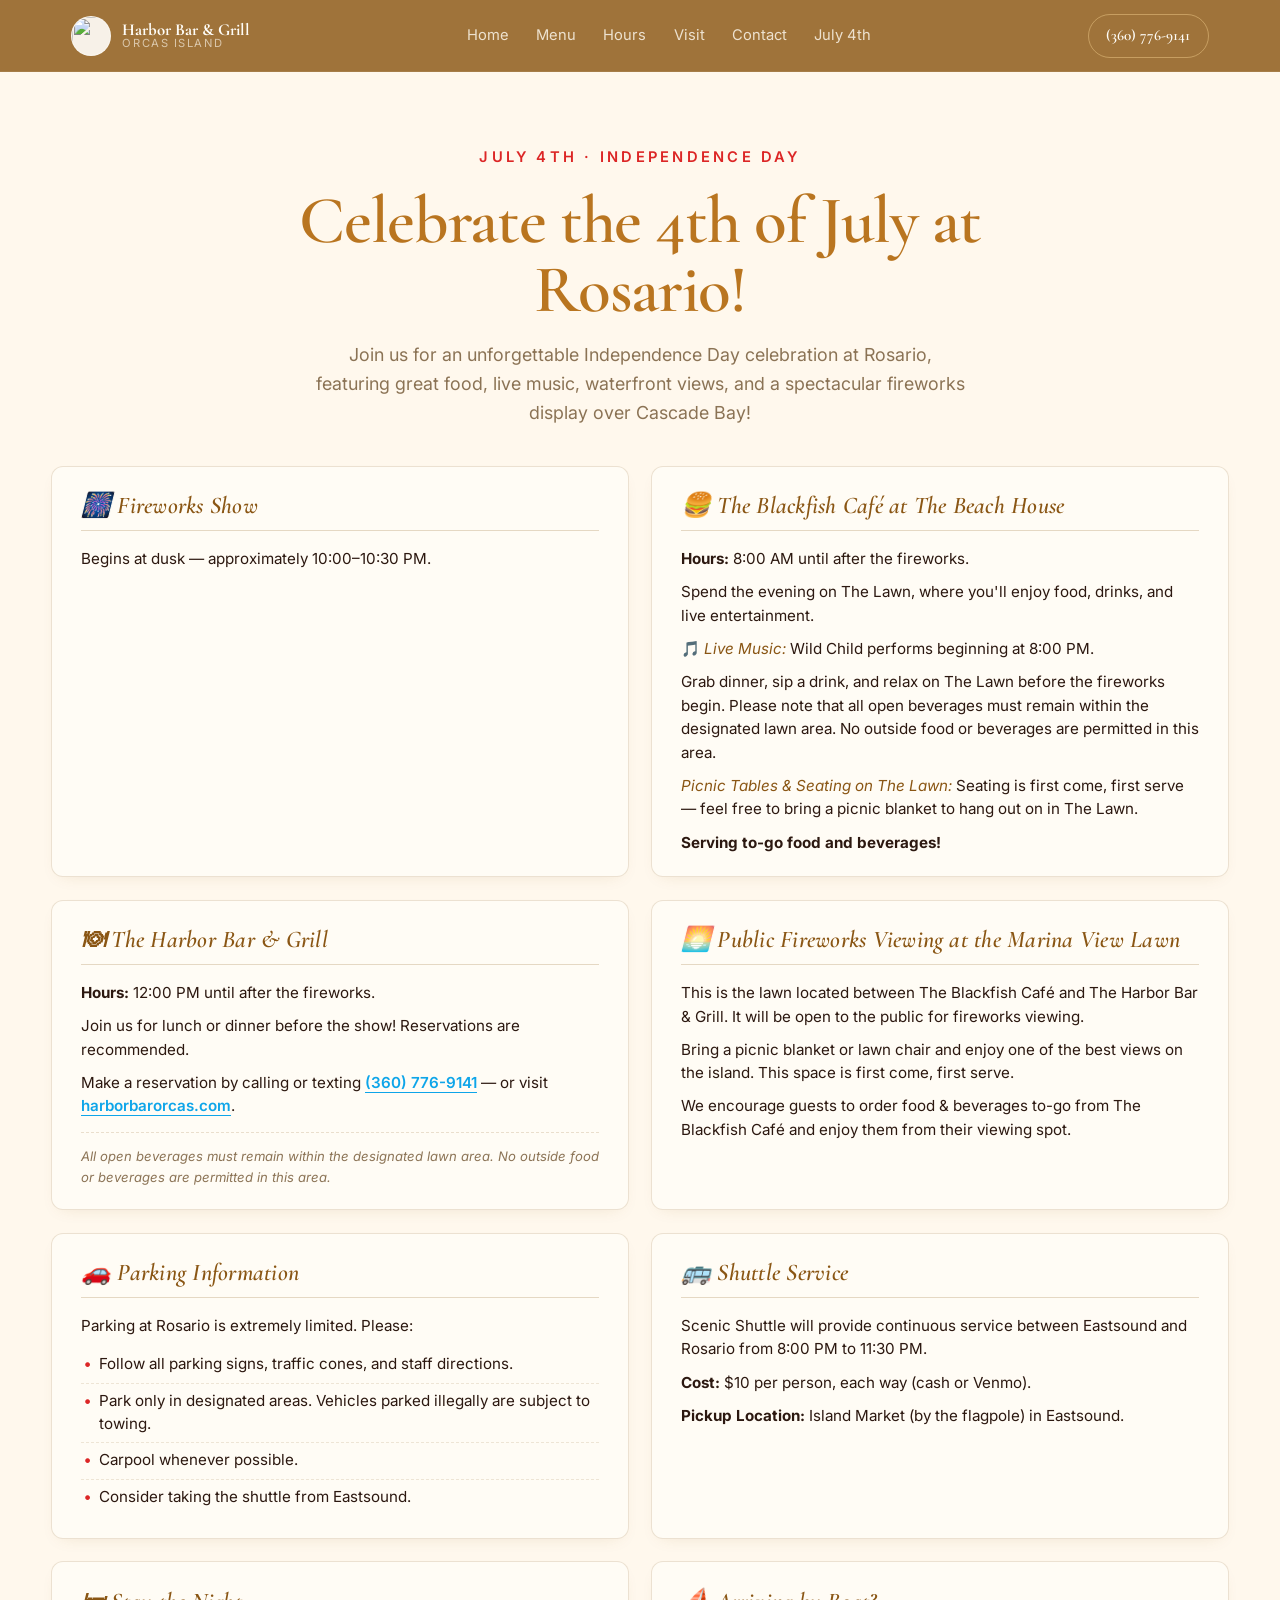
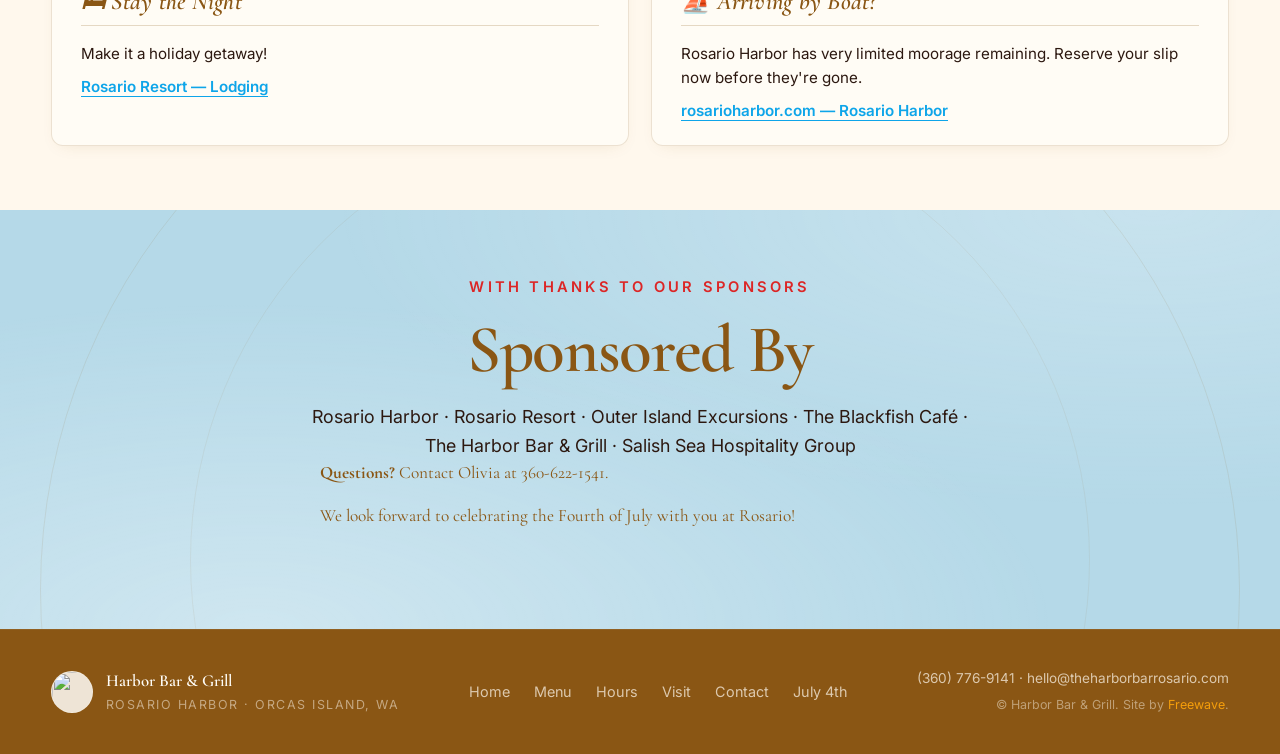
==== july-4th.html @ 561a6510 "Add July 4th event page with fireworks and program details Co-Authored-By: Claude Opus 4.7 <noreply@" ====
<!DOCTYPE html>
<html lang="en">
<head>
<meta charset="UTF-8">
<meta name="viewport" content="width=device-width, initial-scale=1.0">
<title>July 4th at Rosario — Harbor Bar &amp; Grill</title>
<meta name="description" content="Celebrate Independence Day at Rosario Harbor on Orcas Island — fireworks over Cascade Bay, live music, food and drinks at The Blackfish Café and The Harbor Bar &amp; Grill.">
<meta name="theme-color" content="#8A5614">

<link rel="icon" type="image/png" href="favicon.png">
<link rel="apple-touch-icon" href="favicon.png">

<link rel="canonical" href="https://g0k2g4.freewave.dev/july-4th.html">

<meta property="og:type" content="event">
<meta property="og:site_name" content="Harbor Bar &amp; Grill">
<meta property="og:title" content="July 4th at Rosario — Harbor Bar &amp; Grill">
<meta property="og:description" content="Fireworks, live music, food and drinks on the waterfront at Rosario Harbor, Orcas Island.">
<meta property="og:url" content="https://g0k2g4.freewave.dev/july-4th.html">
<meta property="og:image" content="https://media.freewave.dev/g0k2g4/images/og-image.webp">
<meta property="og:locale" content="en_US">

<link rel="preconnect" href="https://fonts.googleapis.com">
<link rel="preconnect" href="https://fonts.gstatic.com" crossorigin>
<link href="https://fonts.googleapis.com/css2?family=Cormorant+Garamond:ital,wght@0,400;0,500;0,600;0,700;1,400;1,500;1,600&family=Fraunces:ital,wght@0,500;0,600;0,700;1,500;1,600&family=Inter:wght@400;500;600;700&display=swap" rel="stylesheet">
<link rel="stylesheet" href="styles.css">
</head>
<body>

<header class="site-header">
  <div class="header-inner">
    <a href="index.html#top" class="brand">
      <img class="brand-logo" src="https://media.freewave.dev/g0k2g4/images/shrimp.webp" alt="">
      <span class="brand-text">
        <span class="brand-name">Harbor Bar &amp; Grill</span>
        <span class="brand-sub">Orcas Island</span>
      </span>
    </a>
    <nav class="primary-nav" aria-label="Primary">
      <a href="index.html#top">Home</a>
      <a href="index.html#menu">Menu</a>
      <a href="index.html#hours">Hours</a>
      <a href="index.html#visit">Visit</a>
      <a href="index.html#contact">Contact</a>
      <a href="july-4th.html" aria-current="page">July 4th</a>
    </nav>
    <a href="tel:+13607769141" class="header-cta">(360) 776-9141</a>
    <a href="#mobile-nav" class="nav-toggle" aria-label="Open menu">
      <span></span><span></span><span></span>
    </a>
  </div>
</header>
<div class="mobile-nav" id="mobile-nav">
  <a href="#top" class="mobile-nav-close">Close</a>
  <a href="index.html#top">Home</a>
  <a href="index.html#menu">Menu</a>
  <a href="index.html#hours">Hours</a>
  <a href="index.html#visit">Visit</a>
  <a href="index.html#contact">Contact</a>
  <a href="july-4th.html" aria-current="page">July 4th</a>
  <a href="tel:+13607769141" class="mobile-nav-phone">(360) 776-9141</a>
</div>

<main id="top">

  <section class="visit page-top">
    <div class="visit-header">
      <span class="eyebrow">July 4th · Independence Day</span>
      <h1 class="display">Celebrate the 4th of July at Rosario!</h1>
      <p class="lede">
        Join us for an unforgettable Independence Day celebration at Rosario,
        featuring great food, live music, waterfront views, and a spectacular
        fireworks display over Cascade Bay!
      </p>
    </div>

    <div class="visit-grid">

      <article class="travel travel--event">
        <h2 class="travel-heading"><span>🎆 Fireworks Show</span></h2>
        <p>Begins at dusk &mdash; approximately 10:00&ndash;10:30 PM.</p>
      </article>

      <article class="travel travel--event">
        <h2 class="travel-heading"><span>🍔 The Blackfish Café at The Beach House</span></h2>
        <p><strong>Hours:</strong> 8:00 AM until after the fireworks.</p>
        <p>Spend the evening on The Lawn, where you'll enjoy food, drinks, and live entertainment.</p>
        <p>🎵 <em>Live Music:</em> Wild Child performs beginning at 8:00 PM.</p>
        <p>Grab dinner, sip a drink, and relax on The Lawn before the fireworks begin. Please note that all open beverages must remain within the designated lawn area. No outside food or beverages are permitted in this area.</p>
        <p><em>Picnic Tables &amp; Seating on The Lawn:</em> Seating is first come, first serve &mdash; feel free to bring a picnic blanket to hang out on in The Lawn.</p>
        <p><strong>Serving to-go food and beverages!</strong></p>
      </article>

      <article class="travel travel--event">
        <h2 class="travel-heading"><span>🍽 The Harbor Bar &amp; Grill</span></h2>
        <p><strong>Hours:</strong> 12:00 PM until after the fireworks.</p>
        <p>Join us for lunch or dinner before the show! Reservations are recommended.</p>
        <p>Make a reservation by calling or texting <a href="tel:+13607769141">(360) 776-9141</a> &mdash; or visit <a href="https://harborbarorcas.com/#hours" target="_blank" rel="noopener">harborbarorcas.com</a>.</p>
        <p class="fine">All open beverages must remain within the designated lawn area. No outside food or beverages are permitted in this area.</p>
      </article>

      <article class="travel travel--event">
        <h2 class="travel-heading"><span>🌅 Public Fireworks Viewing at the Marina View Lawn</span></h2>
        <p>This is the lawn located between The Blackfish Café and The Harbor Bar &amp; Grill. It will be open to the public for fireworks viewing.</p>
        <p>Bring a picnic blanket or lawn chair and enjoy one of the best views on the island. This space is first come, first serve.</p>
        <p>We encourage guests to order food &amp; beverages to-go from The Blackfish Café and enjoy them from their viewing spot.</p>
      </article>

      <article class="travel travel--event">
        <h2 class="travel-heading"><span>🚗 Parking Information</span></h2>
        <p>Parking at Rosario is extremely limited. Please:</p>
        <ul class="event-list">
          <li>Follow all parking signs, traffic cones, and staff directions.</li>
          <li>Park only in designated areas. Vehicles parked illegally are subject to towing.</li>
          <li>Carpool whenever possible.</li>
          <li>Consider taking the shuttle from Eastsound.</li>
        </ul>
      </article>

      <article class="travel travel--event">
        <h2 class="travel-heading"><span>🚌 Shuttle Service</span></h2>
        <p>Scenic Shuttle will provide continuous service between Eastsound and Rosario from 8:00 PM to 11:30 PM.</p>
        <p><strong>Cost:</strong> $10 per person, each way (cash or Venmo).</p>
        <p><strong>Pickup Location:</strong> Island Market (by the flagpole) in Eastsound.</p>
      </article>

      <article class="travel travel--event">
        <h2 class="travel-heading"><span>🛏 Stay the Night</span></h2>
        <p>Make it a holiday getaway!</p>
        <p><a href="https://www.rosarioresort.com/lodging" target="_blank" rel="noopener">Rosario Resort &mdash; Lodging</a></p>
      </article>

      <article class="travel travel--event">
        <h2 class="travel-heading"><span>⛵ Arriving by Boat?</span></h2>
        <p>Rosario Harbor has very limited moorage remaining. Reserve your slip now before they're gone.</p>
        <p><a href="https://www.rosarioharbor.com/rosario-harbor" target="_blank" rel="noopener">rosarioharbor.com &mdash; Rosario Harbor</a></p>
      </article>

    </div>
  </section>

  <section class="contact">
    <div class="contact-inner">
      <span class="eyebrow eyebrow--light">With Thanks To Our Sponsors</span>
      <h2 class="display display--light">Sponsored By</h2>
      <p class="lede lede--light">
        Rosario Harbor &middot; Rosario Resort &middot; Outer Island Excursions &middot;
        The Blackfish Café &middot; The Harbor Bar &amp; Grill &middot;
        Salish Sea Hospitality Group
      </p>
      <div class="contact-reservation">
        <p><strong>Questions?</strong> Contact Olivia at <a href="tel:+13606221541">360-622-1541</a>.</p>
        <p>We look forward to celebrating the Fourth of July with you at Rosario!</p>
      </div>
    </div>
  </section>

</main>

<footer class="site-footer">
  <div class="footer-inner">
    <div class="footer-brand">
      <img class="brand-logo brand-logo--footer" src="https://media.freewave.dev/g0k2g4/images/shrimp.webp" alt="">
      <div>
        <p class="footer-name">Harbor Bar &amp; Grill</p>
        <p class="footer-loc">Rosario Harbor · Orcas Island, WA</p>
      </div>
    </div>
    <nav class="footer-nav" aria-label="Footer">
      <a href="index.html#top">Home</a>
      <a href="index.html#menu">Menu</a>
      <a href="index.html#hours">Hours</a>
      <a href="index.html#visit">Visit</a>
      <a href="index.html#contact">Contact</a>
      <a href="july-4th.html">July 4th</a>
    </nav>
    <div class="footer-meta">
      <p>(360) 776-9141 · hello@theharborbarrosario.com</p>
      <p class="footer-fine">© Harbor Bar &amp; Grill. Site by <a href="https://freewave.dev">Freewave</a>.</p>
    </div>
  </div>
</footer>

</body>
</html>
---- styles.css ----
/* ============================================================
   Harbor Bar & Grill — Orcas Island
   ============================================================ */

:root{
  --ocean: #B97520;
  --ocean-deep: #8A5614;
  --ocean-soft: #D49544;
  --sand: #FFF8ED;
  --sand-2: #F5EDE0;
  --sand-3: #EAD9C4;
  --cream: #FFFDF8;
  --coral: #0EA5E9;
  --coral-soft: #38BDF8;
  --gold: #D97706;
  --gold-soft: #F59E0B;
  --aqua: #F97316;
  --aqua-deep: #EA580C;
  --ink: #2C1810;
  --muted: #8B7355;
  --rule: rgba(138,86,20,.18);
  --rule-soft: rgba(138,86,20,.10);
  --shadow-sm: 0 2px 8px rgba(138,86,20,.08);
  --shadow-md: 0 12px 30px -10px rgba(138,86,20,.22);
  --shadow-lg: 0 30px 60px -20px rgba(138,86,20,.35);
  --max: 1240px;
  --pad: clamp(1.25rem, 4vw, 3.25rem);
  --t-fast: 220ms cubic-bezier(.2,.7,.2,1);
  --t-med: 480ms cubic-bezier(.2,.7,.2,1);
  --t-slow: 900ms cubic-bezier(.2,.7,.2,1);
}

*,*::before,*::after{box-sizing:border-box;margin:0;padding:0}
html{scroll-behavior:smooth;-webkit-text-size-adjust:100%}
body{
  font-family:'Inter',-apple-system,BlinkMacSystemFont,'Segoe UI',sans-serif;
  font-size:16px;
  line-height:1.6;
  color:var(--ink);
  background:var(--sand);
  -webkit-font-smoothing:antialiased;
  text-rendering:optimizeLegibility;
  overflow-x:hidden;
}
img{max-width:100%;display:block}
a{color:inherit;text-decoration:none}
button{font:inherit;cursor:pointer;border:0;background:none}

/* ----- Type ----- */
.display{
  font-family:'Cormorant Garamond',Georgia,serif;
  font-weight:600;
  font-size:clamp(2.1rem, 5.4vw, 4.2rem);
  line-height:1.04;
  letter-spacing:-0.02em;
  color:var(--ocean);
}
.display--light{color:var(--cream)}
.eyebrow{
  display:inline-block;
  font-family:'Inter',sans-serif;
  font-weight:600;
  font-size:.92rem;
  letter-spacing:.22em;
  text-transform:uppercase;
  color:#DC2626;
  margin-bottom:1rem;
}
.eyebrow--light{color:#DC2626}
.eyebrow--small{font-size:.66rem;letter-spacing:.18em;color:var(--muted);margin-bottom:.25rem}
.lede{
  font-size:clamp(1.05rem,1.4vw,1.25rem);
  color:var(--muted);
  max-width:60ch;
  line-height:1.6;
}
.lede--light{color:rgba(255,250,240,.78)}

/* ----- Header ----- */
.site-header{
  position:fixed; top:0; left:0; right:0;
  z-index:50;
  background:rgba(138,86,20,.82);
  backdrop-filter:saturate(160%) blur(12px);
  -webkit-backdrop-filter:saturate(160%) blur(12px);
  border-bottom:1px solid rgba(255,250,240,.08);
  animation:slideDown var(--t-slow) both;
}
.header-inner{
  max-width:var(--max);
  margin:0 auto;
  padding:.85rem var(--pad);
  display:flex; align-items:center; gap:1.5rem;
}
.brand{display:flex; align-items:center; gap:.7rem; color:var(--cream)}
.brand-logo{
  width:40px; height:40px;
  object-fit:cover;
  border-radius:50%;
  background:rgba(255,253,248,.92);
  padding:0;
  border:1.5px solid rgba(255,253,248,.35);
  flex:0 0 auto;
}
.brand-logo--footer{
  width:42px; height:42px;
  object-fit:cover;
  border-radius:50%;
  background:rgba(255,253,248,.85);
  padding:0;
  border:1.5px solid rgba(255,253,248,.25);
}
.brand-text{display:flex;flex-direction:column;line-height:1.05}
.brand-name{font-family:'Cormorant Garamond',serif;font-size:1.05rem;font-weight:700;color:var(--cream)}
.brand-sub{font-size:.7rem;letter-spacing:.14em;text-transform:uppercase;color:rgba(255,250,240,.62)}
.primary-nav{
  display:flex; gap:1.7rem;
  margin-left:auto; margin-right:auto;
  font-size:.92rem;
}
.primary-nav a{
  color:rgba(255,250,240,.82);
  position:relative; padding:.3rem 0;
  transition:color var(--t-fast);
}
.primary-nav a::after{
  content:""; position:absolute; left:0; right:100%; bottom:0;
  height:1.5px; background:var(--gold-soft);
  transition:right var(--t-med);
}
.primary-nav a:hover{color:var(--cream)}
.primary-nav a:hover::after{right:0}
.header-cta{
  font-family:'Cormorant Garamond',serif;
  font-weight:600; font-size:.95rem;
  color:var(--cream);
  padding:.55rem 1.1rem;
  border:1px solid rgba(231,194,129,.55);
  border-radius:999px;
  transition:background var(--t-fast), border-color var(--t-fast);
}
.header-cta:hover{background:var(--gold);border-color:var(--gold);color:var(--ocean-deep)}

.nav-toggle{
  display:none;
  flex-direction:column;justify-content:center;gap:5px;
  width:40px;height:40px;padding:8px;
  background:none;border:none;cursor:pointer;
}
.nav-toggle span{
  display:block;height:1.5px;background:var(--cream);
  border-radius:2px;
  transition:transform .25s ease, opacity .2s ease;
}
.nav-open .nav-toggle span:nth-child(1){transform:translateY(6.5px) rotate(45deg)}
.nav-open .nav-toggle span:nth-child(2){opacity:0}
.nav-open .nav-toggle span:nth-child(3){transform:translateY(-6.5px) rotate(-45deg)}

.mobile-nav{
  display:none;
  position:fixed;top:64px;left:0;right:0;z-index:99;
  background:var(--ocean-deep);
  border-top:1px solid rgba(231,194,129,.15);
  padding:1.2rem 1.5rem;
  flex-direction:column;gap:0;
}
.mobile-nav a{
  display:block;padding:.85rem .5rem;
  font-family:'Cormorant Garamond',serif;font-size:1.1rem;
  color:rgba(255,250,240,.88);
  border-bottom:1px solid rgba(255,250,240,.08);
  transition:color var(--t-fast);
}
.mobile-nav a:last-child{border-bottom:none}
.mobile-nav a:hover{color:var(--gold-soft)}
.mobile-nav-phone{
  margin-top:.5rem;
  color:var(--gold-soft) !important;
  font-size:1rem !important;
}
.nav-open .mobile-nav{display:flex}

@media (max-width: 880px){
  .primary-nav{display:none}
  .header-inner{padding:.75rem 1.1rem; gap:.9rem}
  .header-cta{display:none}
  .brand-sub{display:none}
  .nav-toggle{display:flex;margin-left:auto}
}

/* ----- Hero ----- */
.hero{
  position:relative;
  min-height: clamp(620px, 92vh, 880px);
  padding: 9rem var(--pad) 4rem;
  display:flex; flex-direction:column; justify-content:flex-end;
  color:var(--cream);
  overflow:hidden;
  isolation:isolate;
}
.hero-media{position:absolute; inset:0; z-index:-1}
.hero-image{
  position:absolute; inset:0;
  background-image:url("https://media.freewave.dev/g0k2g4/images/IMG_5669.webp");
  background-size:cover; background-position:center;
  background-repeat:no-repeat;
  background-color:#2C1810;
  filter:saturate(105%) contrast(102%);
}
.hero-overlay{
  position:absolute; inset:0;
  background:
    radial-gradient(ellipse at 80% 10%, rgba(249,115,22,.18), transparent 55%),
    linear-gradient(180deg, rgba(138,86,20,.72) 0%, rgba(138,86,20,.58) 35%, rgba(138,86,20,.9) 100%);
}
.hero-content{
  position:relative;
  max-width:var(--max); margin:0 auto; width:100%;
  animation: rise var(--t-slow) .15s both;
}
.hero-eyebrow{
  display:inline-flex; align-items:center; gap:.55rem;
  font-size:.78rem; letter-spacing:.2em; text-transform:uppercase;
  font-weight:600;
  padding:.45rem .9rem;
  background:rgba(255,250,240,.12);
  border:1px solid rgba(255,250,240,.25);
  border-radius:999px;
  backdrop-filter:blur(6px);
  margin-bottom:1.6rem;
  color:var(--cream);
}
.hero-eyebrow .dot{
  width:8px; height:8px; border-radius:50%;
  background:#DC2626;
  box-shadow:0 0 0 4px rgba(220,38,38,.25);
  animation: pulse 2.4s ease-in-out infinite;
}
.hero-title{
  font-family:'Cormorant Garamond',serif;
  font-weight:600;
  font-size:clamp(2.8rem, 8vw, 6.2rem);
  line-height:.98;
  letter-spacing:-0.025em;
  margin-bottom:1.4rem;
}
.hero-title .line-1{display:block; color:var(--cream)}
.hero-title .line-2{display:block; color:var(--gold-soft)}
.hero-title em{
  font-style:italic; font-weight:500;
  color:inherit;
  font-family:'Cormorant Garamond',serif;
}
.hero-lede{
  max-width:42rem;
  font-size:clamp(1.05rem, 1.5vw, 1.25rem);
  color:rgba(255,250,240,.86);
  margin-bottom:2.8rem;
}
.hero-meta{
  display:flex; align-items:center; flex-wrap:wrap;
  gap:1.4rem;
  padding-top:2rem;
  border-top:1px solid rgba(255,250,240,.18);
  max-width:780px;
}
.meta-item{display:flex; flex-direction:column; min-width:0}
a.meta-item{text-decoration:none; color:inherit; transition:opacity var(--t-fast)}
a.meta-item:hover{opacity:.78}
.meta-label{
  font-family:'Inter',-apple-system,BlinkMacSystemFont,'Segoe UI',sans-serif;
  font-size:.95rem;
  font-weight:500;
  letter-spacing:.01em;
  color:rgba(255,250,240,.72);
}
.meta-value{
  font-family:'Cormorant Garamond',serif;
  font-size:1.05rem; font-weight:500;
  color:var(--cream);
}
.meta-divider{
  width:1px; height:34px;
  background:rgba(255,250,240,.18);
}
.hero-scroll{
  position:absolute;
  right:var(--pad); bottom:1.8rem;
  display:flex; flex-direction:column; align-items:center; gap:.5rem;
  color:rgba(255,250,240,.6);
}
.hero-scroll span{
  width:1px; height:38px;
  background:linear-gradient(to bottom, transparent, var(--gold-soft));
  animation: scrollLine 2s ease-in-out infinite;
}
.hero-scroll small{
  font-size:.65rem; letter-spacing:.3em; text-transform:uppercase;
}

@keyframes heroPan{
  0%{transform:scale(1.04) translate(0,0)}
  100%{transform:scale(1.08) translate(-1.5%,-1%)}
}
@keyframes rise{
  from{opacity:0; transform:translateY(28px)}
  to{opacity:1; transform:none}
}
@keyframes slideDown{
  from{opacity:0; transform:translateY(-100%)}
  to{opacity:1; transform:none}
}
@keyframes pulse{
  0%,100%{box-shadow:0 0 0 4px rgba(220,38,38,.25)}
  50%{box-shadow:0 0 0 8px rgba(220,38,38,.05)}
}
@keyframes scrollLine{
  0%{transform-origin:top; transform:scaleY(0)}
  50%{transform-origin:top; transform:scaleY(1)}
  50.01%{transform-origin:bottom; transform:scaleY(1)}
  100%{transform-origin:bottom; transform:scaleY(0)}
}

@media (max-width:680px){
  .hero{padding-top:7.5rem}
  .meta-divider{display:none}
  .hero-meta{gap:1rem}
  .hero-scroll{display:none}
}

/* ----- Ribbon ----- */
.ribbon{
  background:#B5D9E8;
  color:#DC2626;
  font-family:'Cormorant Garamond',serif;
  font-style:italic;
  font-size:1.2rem;
  padding:1.1rem 0;
  overflow:hidden;
  border-top:1px solid rgba(138,86,20,.18);
  border-bottom:1px solid rgba(138,86,20,.18);
}
.ribbon-track{
  display:flex; gap:3rem;
  white-space:nowrap;
  animation: marquee 38s linear infinite;
}
.ribbon-track span{flex:0 0 auto}
@keyframes marquee{
  from{transform:translateX(0)}
  to{transform:translateX(-50%)}
}

/* ----- Story ----- */
.story{
  padding: clamp(2rem, 5vw, 4rem) var(--pad);
  background:
    radial-gradient(ellipse at 90% 0%, rgba(56,189,248,.10), transparent 50%),
    var(--sand);
}
.story-grid{
  max-width:var(--max); margin:0 auto;
  display:grid; gap:clamp(2.5rem,6vw,5rem);
  grid-template-columns: 1.15fr 1fr;
  align-items:center;
}
.story-copy p{margin-top:1.1rem; color:var(--ink); font-size:1.05rem; max-width:54ch}
.virtues{
  list-style:none; margin-top:2rem;
  display:grid; gap:.85rem;
}
.virtues li{
  padding:.85rem 0;
  border-top:1px solid var(--rule-soft);
  font-size:.98rem; color:var(--muted);
}
.virtues li:last-child{border-bottom:1px solid var(--rule-soft)}
.virtues strong{
  font-family:'Cormorant Garamond',serif; font-weight:600; font-size:1.1rem;
  color:var(--ocean); margin-right:.5rem;
}
.story-art{
  position:relative;
  min-height:520px;
}
.art-card{
  position:absolute;
  border-radius:14px;
  overflow:hidden;
  box-shadow:var(--shadow-lg);
  transition:transform var(--t-med);
}
.art-card:hover{transform:translateY(-4px)}
.art-img{
  background-size:cover; background-position:center;
  width:100%; height:100%;
  transition:transform var(--t-slow);
}
.art-card:hover .art-img{transform:scale(1.04)}
.art-card figcaption{
  position:absolute; left:0; right:0; bottom:0;
  padding:1rem 1.2rem;
  font-family:'Cormorant Garamond',serif; font-style:italic;
  color:var(--cream); font-size:.95rem;
  background:linear-gradient(to top, rgba(138,86,20,.78), transparent);
}
.art-card--main{
  width:78%; height:62%;
  top:0; right:0;
}
.art-card--accent{
  width:46%; height:38%;
  left:0; bottom:0;
  border:6px solid var(--sand);
}
.art-img--marina{
  background-image:url("https://media.freewave.dev/g0k2g4/images/IMG_5656.webp");
}
.art-img--cocktail{
  background-image:url("https://media.freewave.dev/g0k2g4/images/55271227924_a113484452_c.webp");
  background-position:center 75%;
  filter:saturate(150%) contrast(108%);
}
.art-stamp{
  position:absolute;
  width:140px; height:140px;
  right:-18px; top:-28px;
  color:#2C1810;
  filter: drop-shadow(0 8px 18px rgba(138,86,20,.35));
}

@media (max-width:880px){
  .story-grid{grid-template-columns:1fr}
  .story-art{min-height:420px; order:2}
  .art-card--main{width:80%; height:58%}
  .art-card--accent{width:50%; height:38%}
  .art-stamp{width:100px; height:100px; right:-4px; top:-30px}
}

/* ----- Menu ----- */
.menu{
  padding: clamp(2rem, 5vw, 4rem) var(--pad);
  background:
    radial-gradient(ellipse at 20% 100%, rgba(255,255,255,.35), transparent 55%),
    radial-gradient(ellipse at 90% 0%, rgba(255,255,255,.25), transparent 50%),
    #B5D9E8;
  color:var(--ink);
  position:relative;
  overflow:hidden;
}
.menu-header{
  max-width:var(--max); margin:0 auto 2.2rem;
  text-align:center;
  position:relative;
}
.menu-header .display{color:var(--cream)}
.menu-header .lede{margin:1.1rem auto 0; color:var(--ink)}
.menu-header .eyebrow{color:#DC2626}

.menu-grid{
  max-width:var(--max);
  margin:0 auto;
  column-count:3;
  column-gap:1.4rem;
}
.menu-list{display:block}
.menu-card{
  break-inside:avoid;
  page-break-inside:avoid;
  -webkit-column-break-inside:avoid;
  display:inline-block;
  width:100%;
  margin:0 0 1.4rem;
  background:rgba(255,253,248,.78);
  border:1px solid rgba(138,86,20,.16);
  border-radius:12px;
  padding:1.3rem 1.5rem 1rem;
  box-shadow:0 6px 18px -10px rgba(138,86,20,.18);
  transition:transform var(--t-fast), box-shadow var(--t-fast), background var(--t-fast);
}
.menu-card:hover{
  transform:translateY(-2px);
  background:rgba(255,253,248,.95);
  box-shadow:0 14px 28px -12px rgba(138,86,20,.28);
}
.menu-section-title{
  margin:0 0 1rem;
  font-family:'Cormorant Garamond',serif;
  font-style:italic;
  font-weight:600;
  font-size:1.5rem;
  color:var(--ocean-deep);
  letter-spacing:.01em;
  position:relative;
  padding-bottom:.55rem;
  border-bottom:1.5px solid rgba(138,86,20,.22);
  display:block;
}
.menu-section-title::before,
.menu-section-title::after{display:none}
.menu-section-title span{
  display:inline-flex; align-items:center; gap:.55rem;
  padding:0;
}
.menu-section-title span::before{
  content:"★";
  font-size:.7em;
  font-style:normal;
  color:#DC2626;
}
.menu .menu-section-title span::before{
  display:none;
}
.dish{
  padding:.55rem 0;
  border-bottom:1px dashed rgba(138,86,20,.14);
  transition:padding var(--t-fast);
}
.menu-card .dish:last-child{border-bottom:none}
.dish:hover{padding-left:.3rem}
.dish-head{
  display:flex; align-items:baseline; gap:.55rem;
  margin-bottom:.15rem;
}
.dish-head h3{
  font-family:'Inter',-apple-system,BlinkMacSystemFont,'Segoe UI',sans-serif;
  font-weight:600;
  font-size:.82rem;
  color:var(--ocean-deep);
  letter-spacing:.1em;
  text-transform:uppercase;
  line-height:1.3;
}
.dish .spice{font-size:.85rem; margin-left:.15rem}
.dish .raw{
  color:#DC2626; font-style:italic;
  margin-left:.1rem; font-size:1.1em; line-height:.5;
}
.dot-leader{
  flex:1; height:1px;
  background-image: radial-gradient(circle, rgba(138,86,20,.35) 1px, transparent 1.4px);
  background-size: 6px 1px;
  background-repeat: repeat-x;
  background-position: 0 50%;
  align-self:end;
  margin-bottom:.35rem;
}
.dish .price{
  font-family:'Cormorant Garamond',serif;
  font-weight:700;
  font-size:1.05rem;
  color:#DC2626;
  white-space:nowrap;
}
.dish p{
  color:var(--ink);
  font-size:.82rem;
  line-height:1.45;
  max-width:none;
}
.dish p em{font-style:italic; color:var(--ocean-deep)}
.dish-note{
  margin-top:.2rem;
  font-size:.74rem;
  color:var(--ocean-deep);
  letter-spacing:.01em;
}
.dish-note em{font-style:italic}
.menu-foot{
  max-width:var(--max); margin:2rem auto 0;
  text-align:center;
  color:var(--ink);
  padding-top:1.4rem;
  border-top:1px solid rgba(138,86,20,.18);
}
.menu-foot .raw{color:var(--ocean-deep); font-style:italic}
.menu-info{
  list-style:none;
  display:flex; flex-direction:column; gap:.5rem;
  font-size:.92rem;
  letter-spacing:.01em;
  margin-bottom:1.6rem;
}
.menu-info li{color:var(--ink)}
.menu-legend{
  font-size:.82rem;
  color:var(--muted);
  letter-spacing:.04em;
  padding-top:1.2rem;
  border-top:1px solid rgba(138,86,20,.10);
  max-width:60ch;
  margin:0 auto;
}

@media (max-width:980px){
  .menu-grid{column-count:2}
}
@media (max-width:640px){
  .menu-grid{column-count:1}
  .dish:hover{padding-left:0}
  .menu-section-title{font-size:1.35rem}
}

.dish-sub{
  font-family:'Cormorant Garamond',serif;
  font-style:italic;
  font-weight:500;
  font-size:.78rem;
  color:var(--muted);
  letter-spacing:.04em;
  text-transform:none;
  margin-left:.35rem;
}

/* ----- Beverages ----- */
.beverages{
  padding: clamp(2rem, 5vw, 4rem) var(--pad);
  background:
    radial-gradient(ellipse at 80% 100%, rgba(255,255,255,.32), transparent 55%),
    radial-gradient(ellipse at 10% 0%, rgba(255,255,255,.22), transparent 50%),
    #F0A868;
  color:var(--ink);
  position:relative;
  overflow:hidden;
}
.beverages .menu-header .display{color:#DC2626}
.beverages .menu-header .eyebrow{color:var(--ocean-deep)}
.beverages .menu-header .lede{color:var(--ink)}
.beverages .menu-card{
  background:rgba(255,253,248,.88);
  border-color:rgba(138,86,20,.20);
}
.beverages .menu-card:hover{
  background:rgba(255,253,248,.98);
}
.beverages .menu-section-title{
  color:var(--ocean-deep);
  border-bottom-color:rgba(138,86,20,.28);
}
.beverages .menu-section-title span::before{
  color:#B45309;
  font-size:.9em;
}
.beverages .menu-grid > .menu-card:nth-of-type(1) .menu-section-title span::before{content:"\01F34D"}
.beverages .menu-grid > .menu-card:nth-of-type(2) .menu-section-title span::before{content:"\01F420"}
.beverages .menu-grid > .menu-card:nth-of-type(3) .menu-section-title span::before{content:"\01F9A9"}
.beverages .menu-grid > .menu-card:nth-of-type(4) .menu-section-title span::before{content:"\01F99C"}
.beverages .menu-grid > .menu-card:nth-of-type(5) .menu-section-title span::before{content:"\01F9A9"}
.beverages .menu-grid > .menu-card:nth-of-type(6) .menu-section-title span::before{content:"\01F34D"}
.beverages .menu-grid > .menu-card:nth-of-type(7) .menu-section-title span::before{content:"\01F420"}
.beverages .menu-grid > .menu-card:nth-of-type(8) .menu-section-title span::before{content:"\01F99C"}
.beverages .dish .raw{color:#B45309}
.beverages .menu-foot{border-top-color:rgba(138,86,20,.24)}

/* ----- Gallery ----- */
.gallery{
  padding: clamp(2rem, 5vw, 4rem) var(--pad);
  background:var(--sand);
}
.gallery-header{
  max-width:var(--max); margin:0 auto 3rem;
}
.gallery-grid{
  max-width:var(--max); margin:0 auto;
  display:grid;
  grid-template-columns:repeat(3,1fr);
  gap:clamp(1rem, 2vw, 1.4rem);
}
.g-card{
  position:relative;
  aspect-ratio: 4/5;
  border-radius:10px;
  overflow:hidden;
  box-shadow:var(--shadow-md);
  transition:transform var(--t-med), box-shadow var(--t-med);
  cursor:pointer;
}
.g-card:hover{transform:translateY(-6px); box-shadow:var(--shadow-lg)}
.g-img{
  position:absolute; inset:0;
  background-size:cover; background-position:center;
  transition:transform 1.2s cubic-bezier(.2,.7,.2,1);
}
.g-card:hover .g-img{transform:scale(1.07)}
.g-card::after{
  content:""; position:absolute; inset:0;
  background:linear-gradient(to top, rgba(138,86,20,.85) 0%, rgba(138,86,20,.05) 50%, transparent 100%);
}
.g-card figcaption{
  position:absolute; left:0; right:0; bottom:0; z-index:2;
  padding:1.4rem 1.4rem 1.3rem;
  color:var(--cream);
  display:flex; flex-direction:column; gap:.05rem;
}
.g-card figcaption span{
  font-family:'Cormorant Garamond',serif; font-style:italic;
  font-size:.85rem; color:var(--gold-soft);
  letter-spacing:.06em;
  margin-bottom:.3rem;
}
.g-card figcaption strong{
  font-family:'Cormorant Garamond',serif; font-weight:600;
  font-size:1.3rem;
  letter-spacing:-0.005em;
  line-height:1.15;
}
.g-card figcaption em{
  font-style:italic; font-size:.78rem;
  color:rgba(255,250,240,.7);
  letter-spacing:.05em; margin-top:.2rem;
}

.g-img--shrimp{background-image:url("https://media.freewave.dev/g0k2g4/images/fishNchips.webp")}
.g-img--ribeye{background-image:url("https://media.freewave.dev/g0k2g4/images/steak.webp")}
.g-img--rockefeller{background-image:url("https://media.freewave.dev/g0k2g4/images/oysters.webp")}
.g-img--ceviche{background-image:url("https://media.freewave.dev/g0k2g4/images/clams.webp")}
.g-img--judd{background-image:url("https://media.freewave.dev/g0k2g4/images/Screenshot_2026-05-19_at_10.06.06_AM.webp")}
.g-img--sliders{background-image:url("https://media.freewave.dev/g0k2g4/images/burger.webp")}
.g-img--hurricane{background-image:url("https://media.freewave.dev/g0k2g4/images/IMG_5671.webp")}
.g-img--howdy{background-image:url("https://media.freewave.dev/g0k2g4/images/drink2.webp")}
.g-img--pirate{background-image:url("https://media.freewave.dev/g0k2g4/images/IMG_5672.webp")}

@media (max-width:880px){
  .gallery-grid{grid-template-columns:repeat(2,1fr)}
}
@media (max-width:560px){
  .gallery-grid{grid-template-columns:1fr}
}

/* ----- Hours ----- */
.hours{
  padding: clamp(2rem, 5vw, 4rem) var(--pad);
  background:var(--sand-2);
  position:relative;
}
.hours-grid{
  max-width:var(--max); margin:0 auto;
  display:grid; gap:clamp(2.5rem,6vw,5rem);
  grid-template-columns: 1fr 1.1fr;
  align-items:center;
}
.hours-art{
  position:relative;
  aspect-ratio: 4/5;
  border-radius:14px;
  overflow:hidden;
  box-shadow:var(--shadow-lg);
}
.hours-photo{
  position:absolute; inset:0;
  background-image:url("https://media.freewave.dev/g0k2g4/images/55271389830_5ed3808cda_k.webp");
  background-size:cover; background-position:center;
  transition:transform var(--t-slow);
}
.hours-art:hover .hours-photo{transform:scale(1.04)}
.hours-art::after{
  content:""; position:absolute; inset:0;
  background:linear-gradient(160deg, transparent 50%, rgba(138,86,20,.45));
}
.hours-badge{
  position:absolute; top:1.4rem; left:1.4rem;
  background:var(--sand);
  color:var(--ocean-deep);
  padding:.85rem 1.1rem;
  border-radius:8px;
  font-family:'Inter',-apple-system,BlinkMacSystemFont,'Segoe UI',sans-serif;
  font-size:1.05rem; line-height:1.15;
  text-align:center;
  box-shadow:var(--shadow-md);
  z-index:2;
}
.hours-list{
  list-style:none; margin-top:2rem;
  border-top:1px solid var(--rule);
}
.hours-list li{
  display:flex; justify-content:space-between; align-items:center;
  padding:1rem 0;
  border-bottom:1px solid var(--rule);
  font-size:1rem;
}
.hours-copy .display + .lede{margin-top:1.5rem}
.hours-list li span{
  font-family:'Fraunces',Georgia,serif;
  font-weight:600;
  font-size:1.15rem;
  color:#DC2626;
}
.hours-list li b{
  font-family:'Fraunces',Georgia,serif;
  font-weight:600;
  letter-spacing:.02em;
  color:#DC2626;
}
.hours-list li.closed b{color:#DC2626; font-style:italic; font-family:'Fraunces',Georgia,serif}
.hours-list li.closed span{color:#DC2626}
.hours-note{
  margin-top:1.6rem;
  font-size:.95rem;
  color:var(--cream);
  padding:1.05rem 1.3rem;
  background:linear-gradient(135deg, var(--ocean-deep) 0%, #6f4310 60%, #4a2c0a 100%);
  border-left:4px solid #DC2626;
  border-radius:6px;
  display:flex;
  align-items:center;
  gap:.85rem;
  flex-wrap:wrap;
  box-shadow:var(--shadow-sm);
  position:relative;
  overflow:hidden;
}
.hours-note::after{
  content:"";
  position:absolute;
  right:-40px; top:-40px;
  width:140px; height:140px;
  background:radial-gradient(circle, rgba(245,158,11,.22), transparent 70%);
  pointer-events:none;
}
.hours-note-star{
  color:#DC2626;
  font-size:1.35rem;
  line-height:1;
  text-shadow:0 0 14px rgba(220,38,38,.45);
  flex:0 0 auto;
}
.hours-note strong{
  font-family:'Cormorant Garamond',serif;
  font-weight:700;
  font-size:1.25rem;
  letter-spacing:.015em;
  color:var(--gold-soft);
}
.hours-note-tag{
  font-family:'Cormorant Garamond',serif;
  font-style:italic;
  font-size:1.25rem;
  color:var(--cream);
  position:relative;
  z-index:1;
}

@media (max-width:880px){
  .hours-grid{grid-template-columns:1fr}
  .hours-art{order:-1; aspect-ratio:16/10}
}

/* ----- Visit ----- */
.visit{
  padding: clamp(2rem, 5vw, 4rem) var(--pad);
  background:var(--sand);
}
.visit-header{
  max-width:760px; margin:0 auto 2.4rem;
  text-align:center;
}
.visit-header .lede{margin:1rem auto 0}
.visit-address{
  max-width:var(--max); margin:0 auto 1.6rem;
  display:flex; flex-direction:column; align-items:center; gap:.35rem;
  padding:1.4rem 1.6rem;
  background:rgba(255,253,248,.78);
  border:1px solid rgba(138,86,20,.16);
  border-radius:12px;
  box-shadow:0 6px 18px -10px rgba(138,86,20,.18);
  text-align:center;
  transition:background var(--t-fast), box-shadow var(--t-fast);
}
.visit-address:hover{
  background:rgba(255,253,248,.95);
  box-shadow:0 10px 22px -12px rgba(138,86,20,.22);
}
.visit-address .eyebrow{margin-bottom:0}
.visit-address .addr{
  font-family:'Cormorant Garamond',serif;
  font-size:clamp(1.15rem, 2vw, 1.45rem);
  font-weight:500;
  font-style:italic;
  color:var(--ocean);
  letter-spacing:.01em;
}
.visit-grid{
  max-width:var(--max); margin:0 auto;
  display:grid; gap:1.4rem;
  grid-template-columns: repeat(2, 1fr);
}
.travel{
  background:rgba(255,253,248,.78);
  border:1px solid rgba(138,86,20,.16);
  border-radius:12px;
  padding:1.6rem 1.8rem 1.4rem;
  box-shadow:0 6px 18px -10px rgba(138,86,20,.18);
  transition:transform var(--t-fast), box-shadow var(--t-fast), background var(--t-fast);
}
.travel:hover{
  transform:translateY(-2px);
  background:rgba(255,253,248,.95);
  box-shadow:0 14px 28px -12px rgba(138,86,20,.28);
}
.travel-heading{
  margin:0 0 1rem;
  font-family:'Cormorant Garamond',serif;
  font-style:italic;
  font-weight:600;
  font-size:1.5rem;
  color:var(--ocean-deep);
  letter-spacing:.01em;
  padding-bottom:.55rem;
  border-bottom:1.5px solid rgba(138,86,20,.22);
}
.travel-heading span{
  display:inline-flex; align-items:center; gap:.55rem;
}
.travel-heading span::before{
  content:"\2605";
  font-size:.7em;
  font-style:normal;
  color:#DC2626;
}
.travel p{color:var(--ink); margin-bottom:.6rem; font-size:.95rem; line-height:1.55}
.travel p:last-child{margin-bottom:0}
.travel p em{font-style:italic; color:var(--ocean-deep)}
.travel a{color:var(--coral); font-weight:600; border-bottom:1px solid currentColor}
.travel .fine{
  font-size:.82rem;
  color:var(--muted);
  font-style:italic;
  border-top:1px dashed rgba(138,86,20,.18);
  padding-top:.8rem;
  margin-top:.9rem;
}
.taxi-list{list-style:none; margin-top:.9rem; display:grid; gap:.4rem}
.taxi-list li{
  display:flex; justify-content:space-between; align-items:baseline;
  font-size:.92rem;
  padding:.4rem 0;
  border-bottom:1px dashed rgba(138,86,20,.14);
}
.taxi-list li:last-child{border-bottom:0}
.taxi-list span{color:var(--ink); font-weight:500}
.taxi-list b{color:var(--ocean-deep); font-weight:600; font-feature-settings:'tnum'}

@media (max-width:780px){
  .visit-grid{grid-template-columns:1fr}
}

/* ----- Sister Restaurants ----- */
.sisters{
  padding: clamp(2.5rem, 5vw, 4.5rem) var(--pad);
  background:var(--sand-2);
  border-top:1px solid var(--rule-soft);
}
.sisters-header{
  max-width:760px; margin:0 auto 2.6rem;
  text-align:center;
}
.sisters-header .lede{margin:1rem auto 0}
.sisters-grid{
  max-width:var(--max); margin:0 auto;
  display:grid; gap:1.6rem;
  grid-template-columns: repeat(3, 1fr);
}
.sister{
  background:var(--cream);
  border:1px solid rgba(138,86,20,.16);
  border-radius:14px;
  overflow:hidden;
  display:flex; flex-direction:column;
  box-shadow:0 6px 18px -10px rgba(138,86,20,.18);
  transition:transform var(--t-fast), box-shadow var(--t-fast);
}
.sister:hover{
  transform:translateY(-3px);
  box-shadow:0 16px 32px -14px rgba(138,86,20,.32);
}
.sister-img{
  position:relative;
  aspect-ratio: 4 / 3;
  overflow:hidden;
  background:var(--sand-3);
}
.sister-img img{
  width:100%; height:100%;
  object-fit:cover;
  transition:transform var(--t-med);
}
.sister:hover .sister-img img{transform:scale(1.04)}
.sister-body{
  padding:1.4rem 1.5rem 1.6rem;
  display:flex; flex-direction:column; gap:.55rem;
}
.sister-body .eyebrow{margin-bottom:.15rem}
.sister-name{
  font-family:'Cormorant Garamond',serif;
  font-style:italic;
  font-weight:600;
  font-size:1.6rem;
  line-height:1.15;
  color:var(--ocean-deep);
  letter-spacing:.01em;
}
.sister-body p{
  color:var(--ink);
  font-size:.95rem;
  line-height:1.55;
  margin-top:.2rem;
}

@media (max-width:980px){
  .sisters-grid{grid-template-columns:repeat(2,1fr)}
}
@media (max-width:640px){
  .sisters-grid{grid-template-columns:1fr}
}

/* ----- Contact ----- */
.contact{
  padding: clamp(2rem, 5vw, 4rem) var(--pad);
  background:
    radial-gradient(ellipse at 20% 100%, rgba(255,255,255,.35), transparent 55%),
    radial-gradient(ellipse at 90% 0%, rgba(255,255,255,.25), transparent 50%),
    #B5D9E8;
  color:var(--ink);
  text-align:center;
  position:relative;
  overflow:hidden;
}
.contact::before{
  content:""; position:absolute;
  top:-220px; left:50%; transform:translateX(-50%);
  width:1200px; height:1200px;
  border:1px solid rgba(138,86,20,.10);
  border-radius:50%;
  pointer-events:none;
}
.contact::after{
  content:""; position:absolute;
  top:-100px; left:50%; transform:translateX(-50%);
  width:900px; height:900px;
  border:1px solid rgba(138,86,20,.07);
  border-radius:50%;
  pointer-events:none;
}
.contact-inner{
  position:relative;
  max-width:920px; margin:0 auto;
}
.contact .display--light{color:var(--ocean-deep)}
.contact .lede--light{color:var(--ink)}
.contact .eyebrow--light{color:#DC2626}
.contact .lede{margin:1.1rem auto 0}
.contact-cards{
  display:grid; gap:1rem;
  grid-template-columns:repeat(2,1fr);
  max-width:640px;
  margin:1.6rem auto 2rem;
}
.contact-reservation{
  max-width:640px;
  margin:0 auto 2.2rem;
  text-align:left;
  font-family:'Cormorant Garamond',serif;
  font-size:1.08rem;
  line-height:1.55;
  color:var(--ocean-deep);
}
.contact-reservation p{
  margin:0 0 1rem;
}
.contact-reservation p:last-child{
  margin-bottom:0;
}
.c-card{
  display:flex; flex-direction:column; gap:.4rem;
  padding:1.6rem 1.4rem;
  background:rgba(255,253,248,.5);
  border:1px solid rgba(138,86,20,.18);
  border-radius:12px;
  transition:background var(--t-fast), border-color var(--t-fast), transform var(--t-fast);
}
a.c-card:hover{
  background:rgba(255,253,248,.8);
  border-color:var(--ocean);
  transform:translateY(-3px);
}
.c-label{
  font-size:.7rem; letter-spacing:.2em; text-transform:uppercase;
  color:var(--ocean);
}
.c-value{
  font-family:'Cormorant Garamond',serif;
  font-weight:500;
  font-size:1.08rem;
  color:var(--ocean-deep);
  overflow-wrap:anywhere;
  line-height:1.35;
}
.contact-foot{
  font-family:'Cormorant Garamond',serif; font-style:italic;
  font-size:1rem;
  color:var(--ocean-deep);
  letter-spacing:.04em;
  padding-top:1.8rem;
  border-top:1px solid rgba(138,86,20,.18);
}
.contact-foot span{margin:0 .4rem; color:var(--ocean)}

@media (max-width:680px){
  .contact-cards{grid-template-columns:1fr}
}

/* ----- Social / Sliding Gallery ----- */
.social{
  padding: clamp(2rem, 5vw, 4rem) 0;
  background:var(--sand-2);
  overflow:hidden;
  position:relative;
}
.social-header{
  max-width:var(--max);
  margin:0 auto 2.4rem;
  padding:0 var(--pad);
  text-align:center;
}
.social-header .lede{margin:1rem auto 0}

.slider{
  width:100%;
  overflow:hidden;
  padding:.6rem 0;
  -webkit-mask-image:linear-gradient(90deg, transparent, #000 5%, #000 95%, transparent);
  mask-image:linear-gradient(90deg, transparent, #000 5%, #000 95%, transparent);
}
.slider-track{
  display:flex;
  gap:1.1rem;
  width:max-content;
  padding:0 .55rem;
  animation: slideTrack 48s linear infinite;
}
.slider:hover .slider-track{animation-play-state:paused}
.slide{
  flex:0 0 auto;
  width:clamp(210px, 26vw, 300px);
  aspect-ratio:4/5;
  border-radius:12px;
  overflow:hidden;
  box-shadow:var(--shadow-md);
  background:var(--sand-3);
  transition:transform var(--t-med), box-shadow var(--t-med);
}
.slide:hover{transform:translateY(-4px); box-shadow:var(--shadow-lg)}
.slide img{
  width:100%; height:100%;
  object-fit:cover;
  display:block;
  transition:transform var(--t-slow);
}
.slide:hover img{transform:scale(1.05)}

@keyframes slideTrack{
  from{transform:translateX(0)}
  to{transform:translateX(-50%)}
}

.social-foot{
  max-width:var(--max);
  margin:2.6rem auto 0;
  padding:0 var(--pad);
  display:flex;
  flex-wrap:wrap;
  justify-content:center;
  align-items:center;
  gap:1.2rem;
}
.instagram{
  display:inline-flex;
  align-items:center;
  gap:.65rem;
  padding:.85rem 1.5rem;
  background:linear-gradient(135deg, #F58529 0%, #DD2A7B 50%, #8134AF 100%);
  color:#fff;
  border-radius:999px;
  font-family:'Cormorant Garamond',serif;
  font-weight:600;
  font-size:1.1rem;
  letter-spacing:.02em;
  box-shadow:var(--shadow-md);
  transition:transform var(--t-fast), box-shadow var(--t-fast);
}
.instagram svg{flex:0 0 auto}
.instagram:hover{
  transform:translateY(-2px);
  box-shadow:var(--shadow-lg);
}
.hashtag{
  display:inline-flex;
  flex-direction:column;
  align-items:center;
  padding:.7rem 1.4rem;
  background:rgba(255,253,248,.9);
  border:1.5px dashed var(--ocean);
  border-radius:12px;
  line-height:1.1;
  box-shadow:var(--shadow-sm);
}
.hashtag-label{
  font-size:.7rem;
  letter-spacing:.2em;
  text-transform:uppercase;
  color:var(--muted);
  margin-bottom:.35rem;
}
.hashtag-value{
  font-family:'Cormorant Garamond',serif;
  font-style:italic;
  font-weight:600;
  font-size:1.3rem;
  color:var(--ocean-deep);
  user-select:all;
}

@media (max-width:560px){
  .slide{width:200px}
  .social-foot{flex-direction:column; gap:1rem}
  .instagram{font-size:1rem; padding:.75rem 1.25rem}
}

/* ----- Footer ----- */
.site-footer{
  background:var(--ocean-deep);
  color:rgba(255,250,240,.7);
  padding:2.4rem var(--pad);
  border-top:1px solid rgba(255,250,240,.06);
}
.footer-inner{
  max-width:var(--max); margin:0 auto;
  display:grid; gap:1.5rem;
  grid-template-columns:auto 1fr auto;
  align-items:center;
}
.footer-brand{display:flex; align-items:center; gap:.8rem}
.footer-brand .brand-logo{width:42px; height:42px}
.footer-name{font-family:'Cormorant Garamond',serif;font-weight:600;font-size:1.05rem;color:var(--cream)}
.footer-loc{font-size:.78rem; letter-spacing:.12em; text-transform:uppercase; color:rgba(255,250,240,.5)}
.footer-nav{
  display:flex; gap:1.5rem; justify-content:center;
  font-size:.9rem;
}
.footer-nav a{transition:color var(--t-fast)}
.footer-nav a:hover{color:var(--gold-soft)}
.footer-meta{font-size:.85rem; text-align:right}
.footer-fine{font-size:.78rem; color:rgba(255,250,240,.45); margin-top:.3rem}
.footer-fine a{color:var(--gold-soft)}

@media (max-width:780px){
  .footer-inner{grid-template-columns:1fr; text-align:center; gap:1.6rem}
  .footer-brand{justify-content:center}
  .footer-meta{text-align:center}
  .footer-nav{flex-wrap:wrap}
}

/* ----- Event page (July 4th) ----- */
.page-top{ padding-top: clamp(7rem, 13vw, 9rem); }
.mobile-nav:target{ display:flex; }
.mobile-nav-close{
  align-self:flex-end;
  font-size:.72rem !important;
  letter-spacing:.2em;
  text-transform:uppercase;
  color:rgba(255,250,240,.55) !important;
  border-bottom:none !important;
}
.travel--event .travel-heading{
  font-size:clamp(1.25rem, 2.4vw, 1.5rem);
  line-height:1.2;
}
.travel--event .travel-heading span::before{ display:none; }
.event-list{
  list-style:none;
  margin:.4rem 0 0;
  padding:0;
}
.event-list li{
  position:relative;
  padding:.4rem 0 .4rem 1.1rem;
  font-size:.95rem;
  color:var(--ink);
  line-height:1.5;
  border-bottom:1px dashed rgba(138,86,20,.14);
}
.event-list li:last-child{border-bottom:0}
.event-list li::before{
  content:"•";
  position:absolute;
  left:.2rem;
  color:#DC2626;
  font-weight:700;
}

/* ----- Reduced motion ----- */
@media (prefers-reduced-motion: reduce){
  *,*::before,*::after{
    animation-duration:.01ms !important;
    animation-iteration-count:1 !important;
    transition-duration:.01ms !important;
    scroll-behavior:auto !important;
  }
}
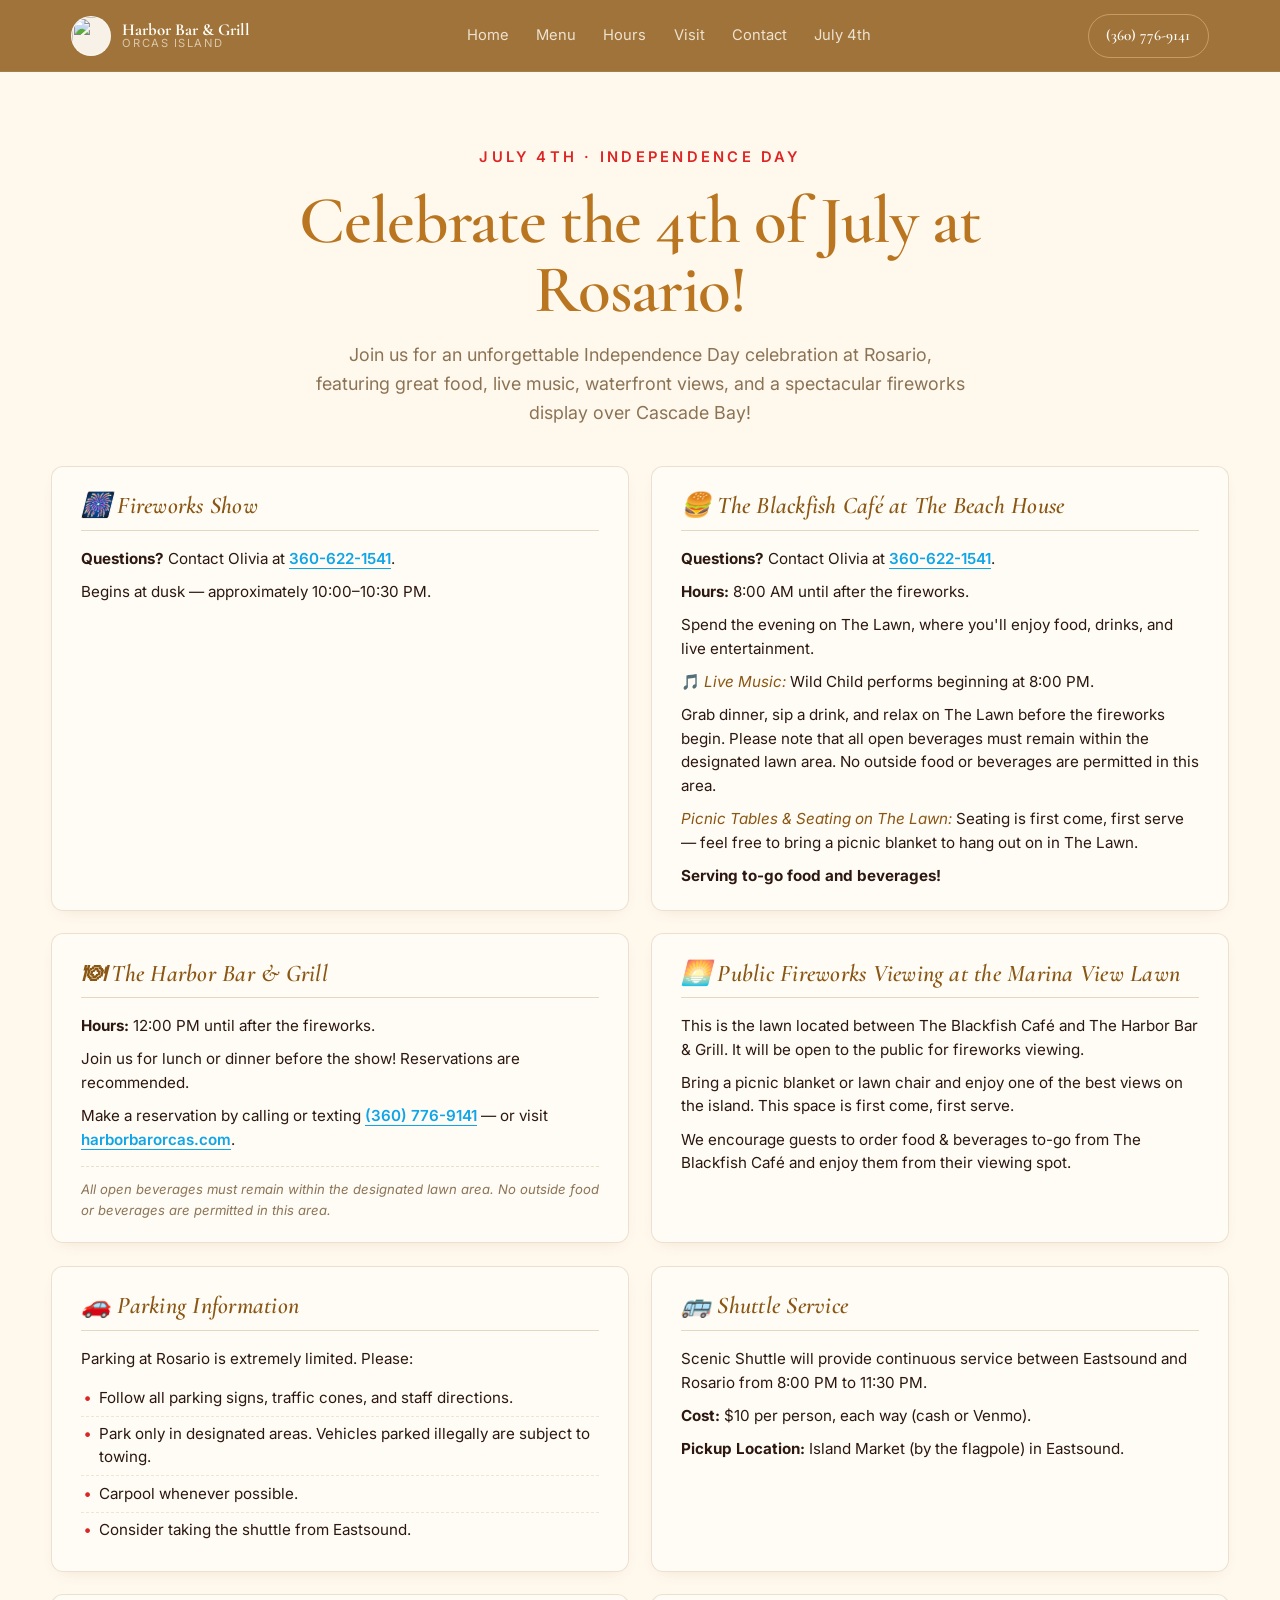
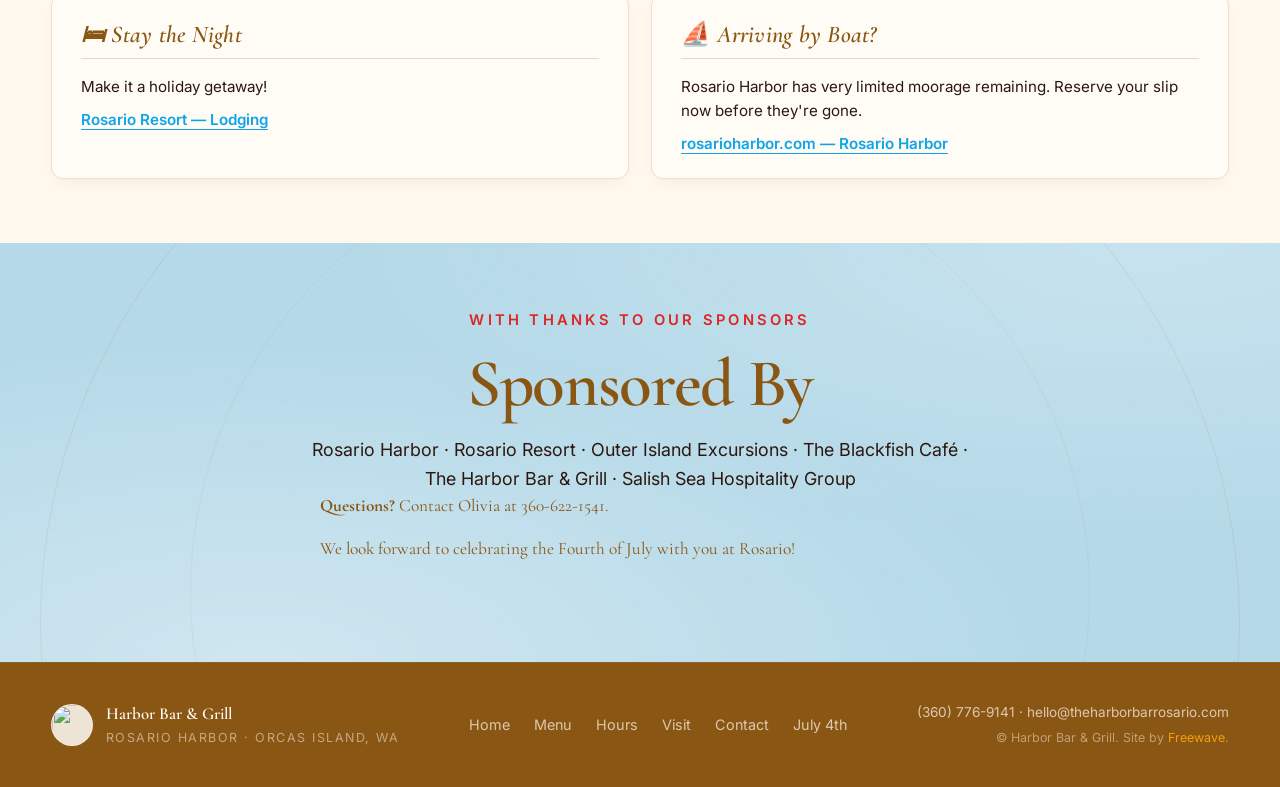
==== commit f6307bae: "Add Olivia's contact phone to top two July 4th boxes" ====
--- a/july-4th.html
+++ b/july-4th.html
@@ -78,11 +78,13 @@
 
       <article class="travel travel--event">
         <h2 class="travel-heading"><span>🎆 Fireworks Show</span></h2>
+        <p><strong>Questions?</strong> Contact Olivia at <a href="tel:+13606221541">360-622-1541</a>.</p>
         <p>Begins at dusk &mdash; approximately 10:00&ndash;10:30 PM.</p>
       </article>
 
       <article class="travel travel--event">
         <h2 class="travel-heading"><span>🍔 The Blackfish Café at The Beach House</span></h2>
+        <p><strong>Questions?</strong> Contact Olivia at <a href="tel:+13606221541">360-622-1541</a>.</p>
         <p><strong>Hours:</strong> 8:00 AM until after the fireworks.</p>
         <p>Spend the evening on The Lawn, where you'll enjoy food, drinks, and live entertainment.</p>
         <p>🎵 <em>Live Music:</em> Wild Child performs beginning at 8:00 PM.</p>
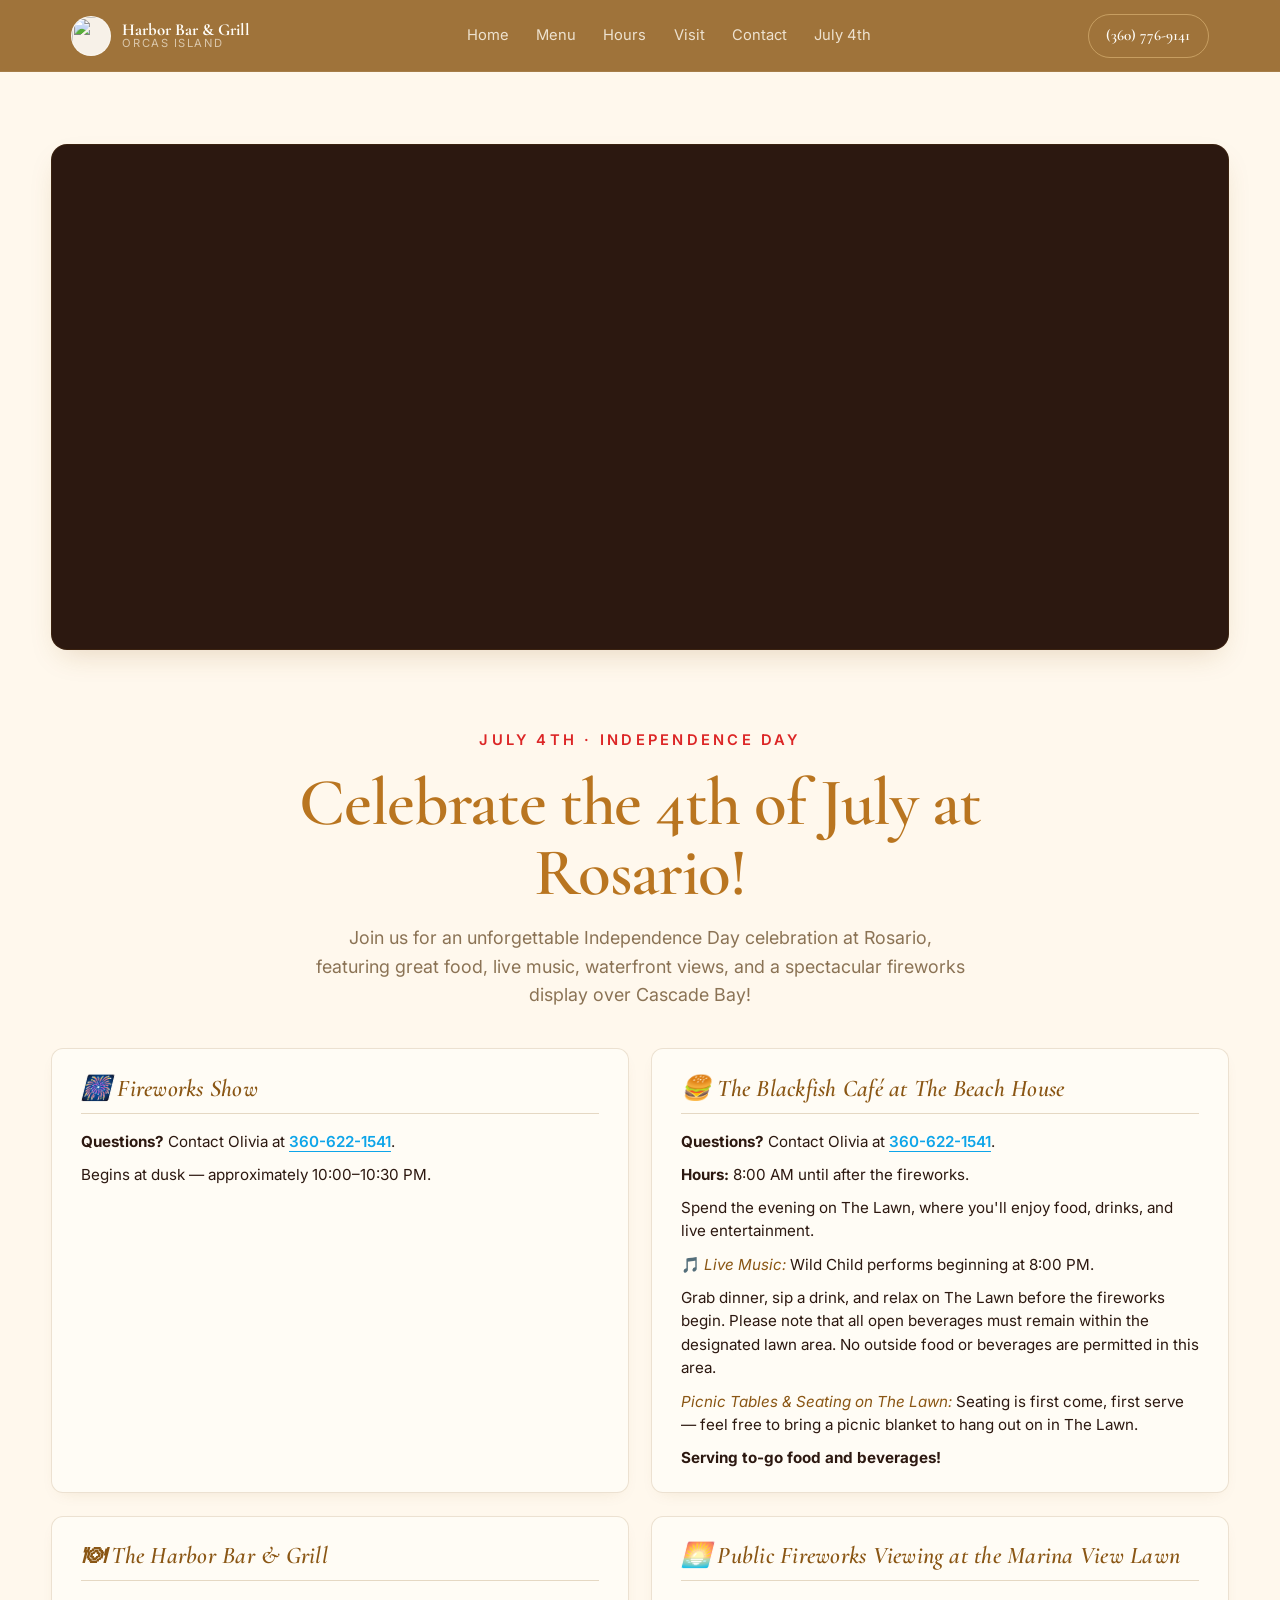
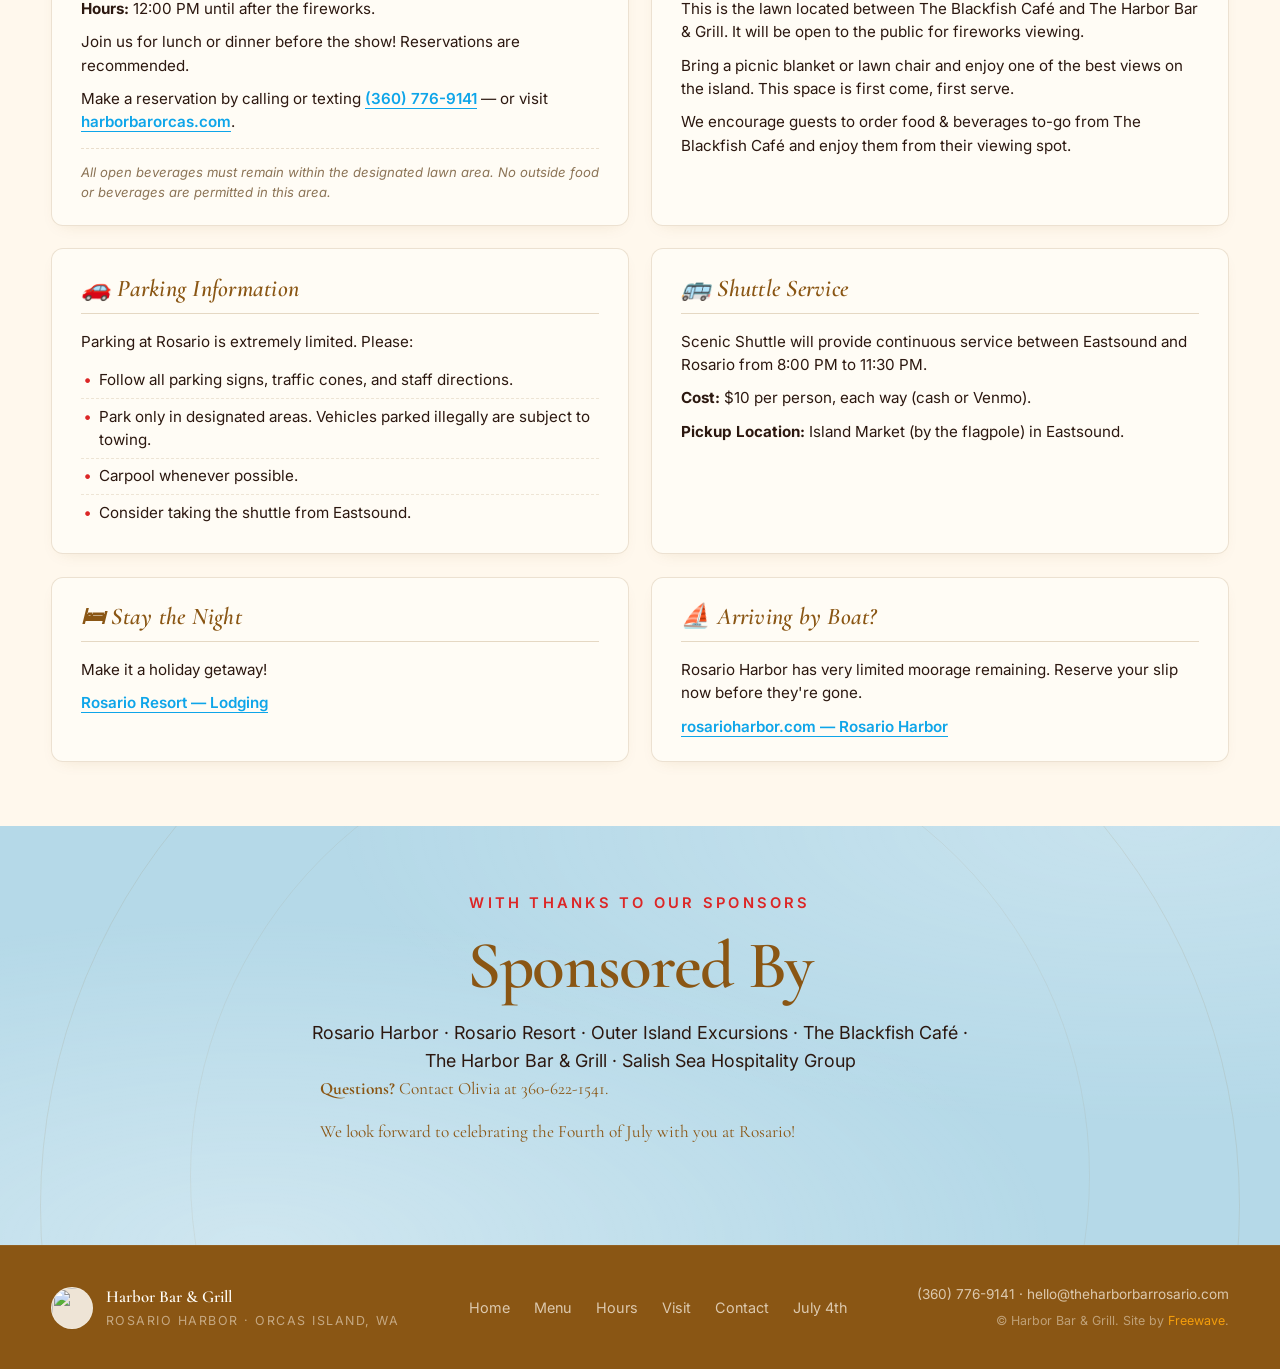
==== commit a1b822d4: "Add hero banner image to top of July 4th page" ====
--- a/july-4th.html
+++ b/july-4th.html
@@ -63,7 +63,13 @@
 
 <main id="top">
 
-  <section class="visit page-top">
+  <section class="event-banner page-top">
+    <div class="event-banner-frame">
+      <div class="event-banner-image" role="img" aria-label="July 4th celebration at Rosario Harbor"></div>
+    </div>
+  </section>
+
+  <section class="visit visit--event">
     <div class="visit-header">
       <span class="eyebrow">July 4th · Independence Day</span>
       <h1 class="display">Celebrate the 4th of July at Rosario!</h1>
--- a/styles.css
+++ b/styles.css
@@ -1263,6 +1263,33 @@
 
 /* ----- Event page (July 4th) ----- */
 .page-top{ padding-top: clamp(7rem, 13vw, 9rem); }
+.event-banner{
+  padding-left: var(--pad);
+  padding-right: var(--pad);
+  padding-bottom: clamp(1.5rem, 3vw, 2.5rem);
+  background:var(--sand);
+}
+.event-banner-frame{
+  max-width: var(--max);
+  margin: 0 auto;
+  border-radius: 16px;
+  overflow: hidden;
+  border: 1px solid rgba(138,86,20,.16);
+  box-shadow: var(--shadow-md);
+  background:#2C1810;
+}
+.event-banner-image{
+  width: 100%;
+  aspect-ratio: 21 / 9;
+  background-image: url("https://media.freewave.dev/g0k2g4/images/Image_3.webp");
+  background-size: cover;
+  background-position: center;
+  background-repeat: no-repeat;
+}
+.visit--event{ padding-top: clamp(1.5rem, 3vw, 2.5rem); }
+@media (max-width:780px){
+  .event-banner-image{ aspect-ratio: 4 / 5; }
+}
 .mobile-nav:target{ display:flex; }
 .mobile-nav-close{
   align-self:flex-end;
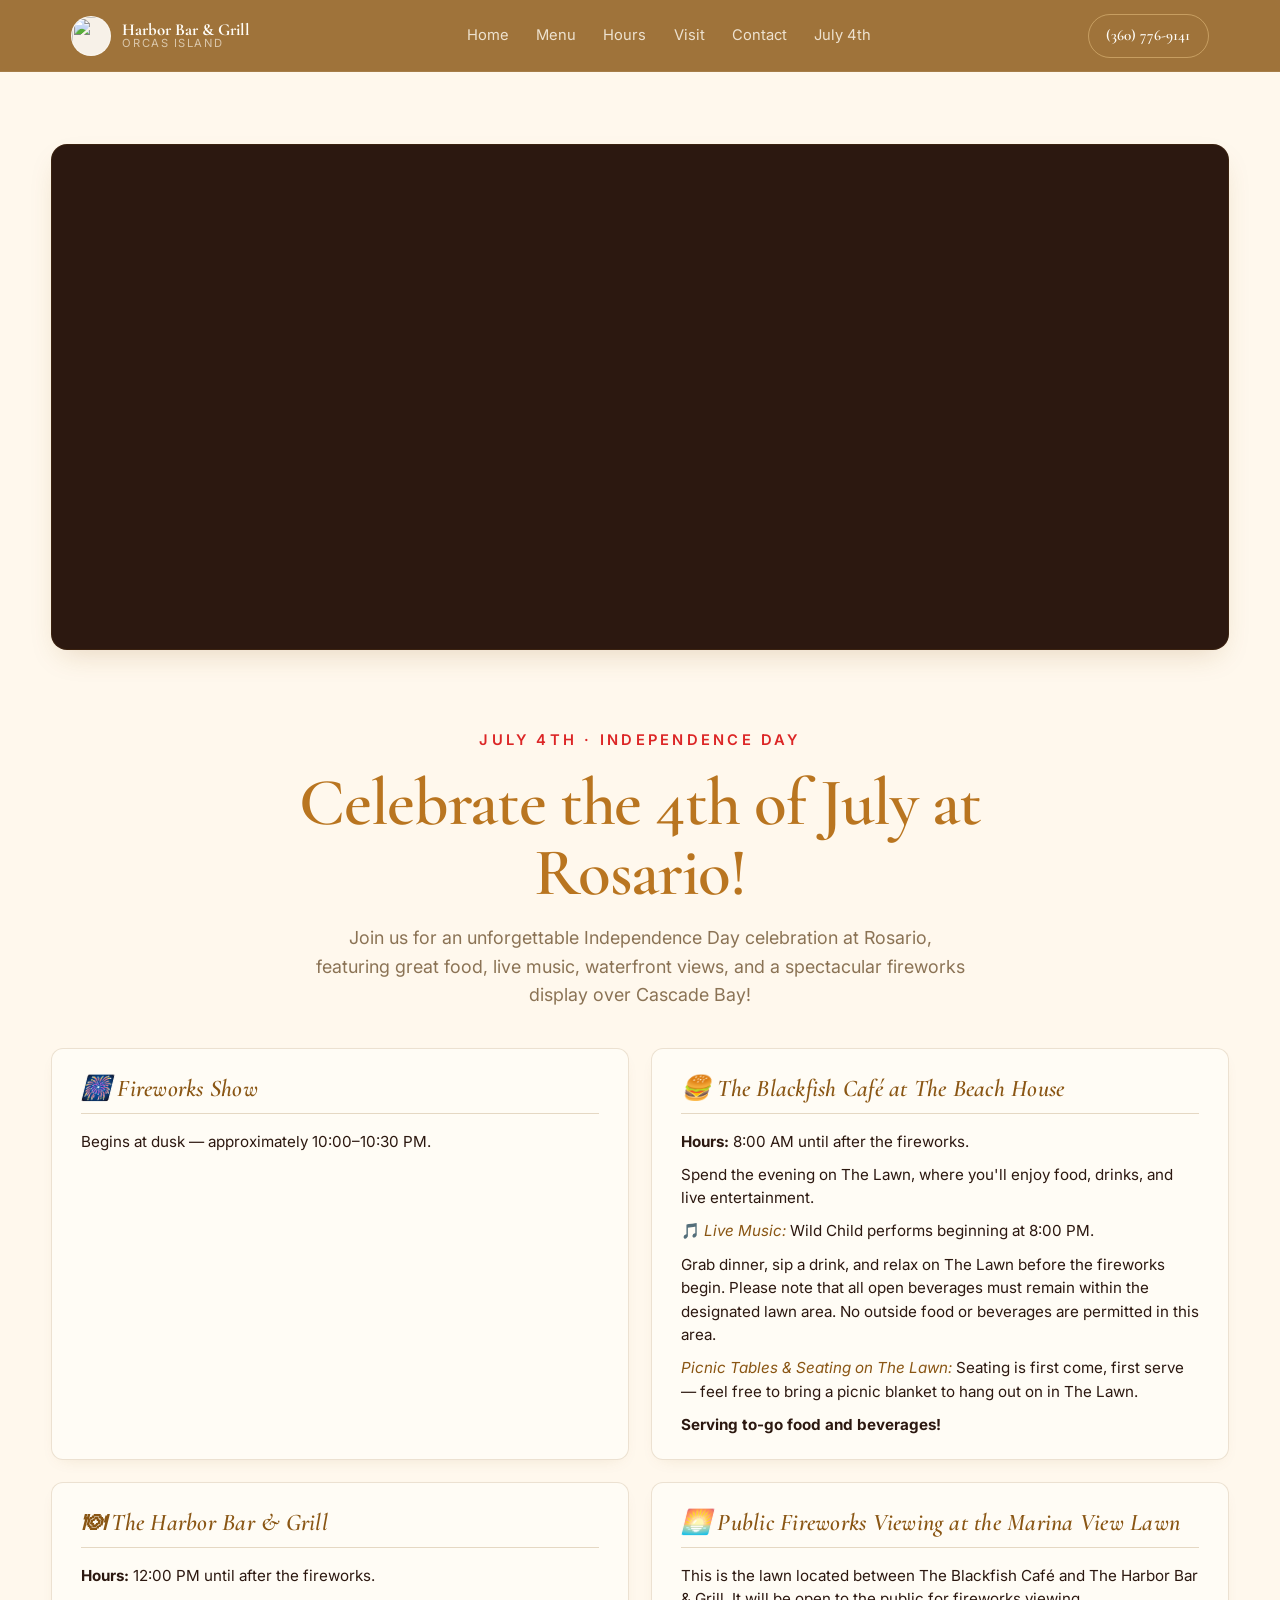
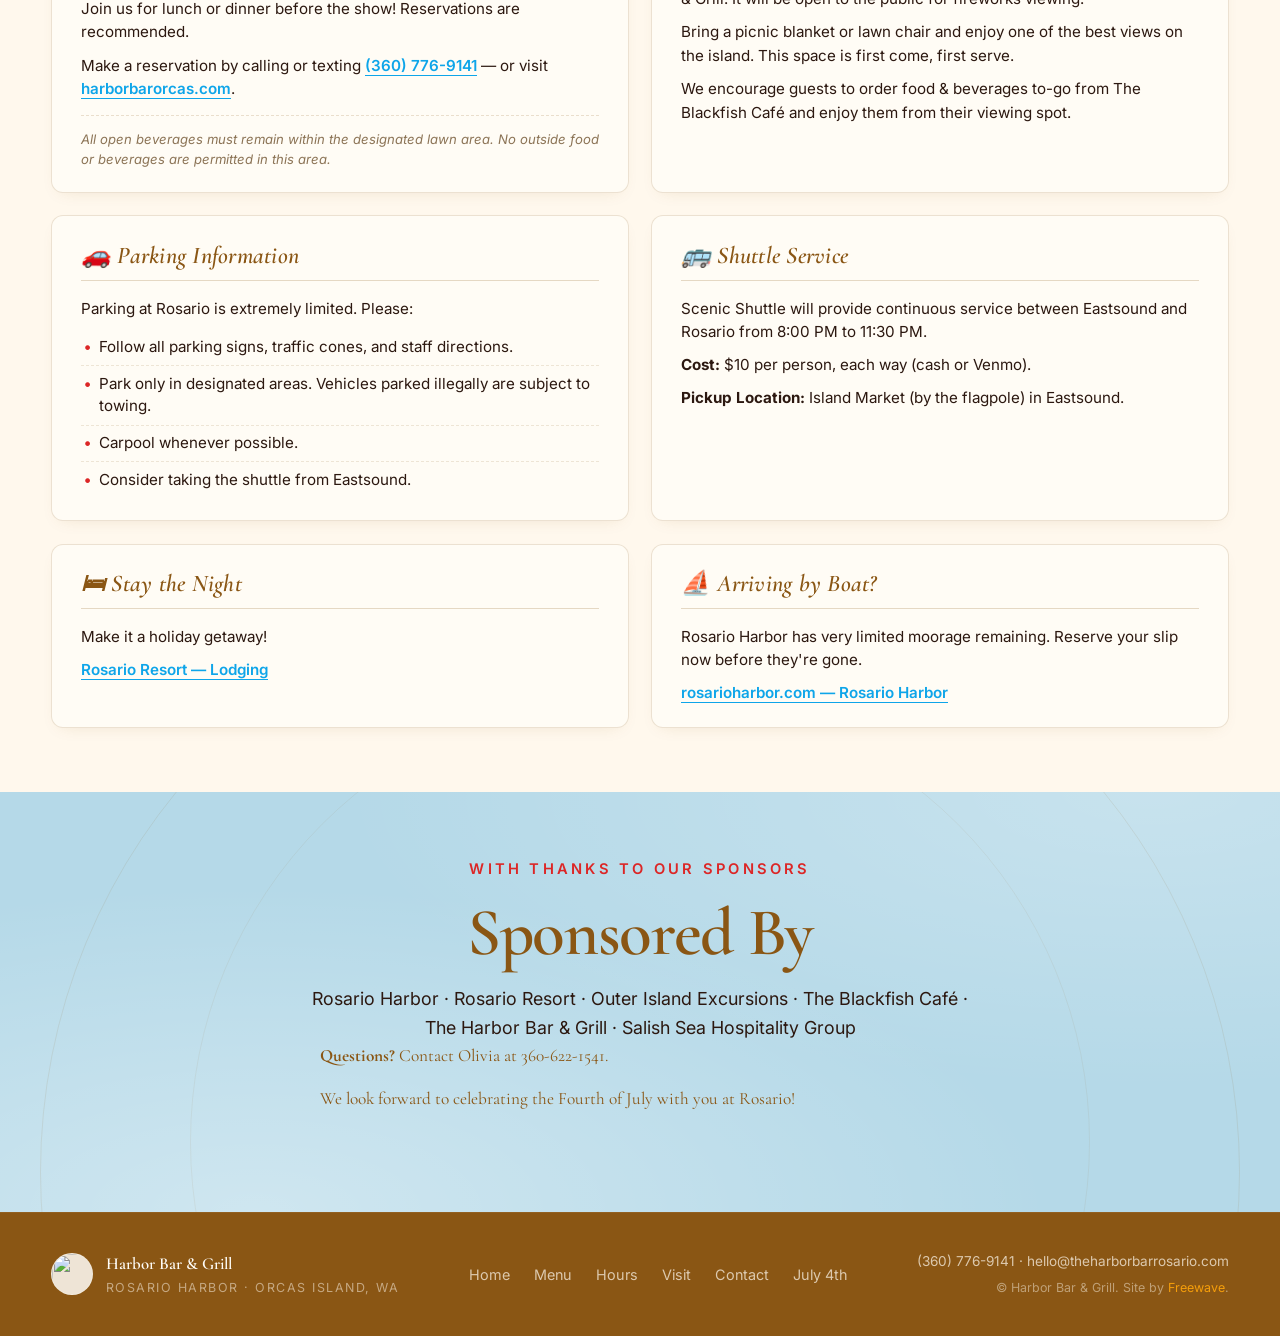
==== commit bc63210b: "Remove Olivia contact line from top two July 4th boxes Customer requested removing the "Questions? C" ====
--- a/july-4th.html
+++ b/july-4th.html
@@ -84,13 +84,11 @@
 
       <article class="travel travel--event">
         <h2 class="travel-heading"><span>🎆 Fireworks Show</span></h2>
-        <p><strong>Questions?</strong> Contact Olivia at <a href="tel:+13606221541">360-622-1541</a>.</p>
         <p>Begins at dusk &mdash; approximately 10:00&ndash;10:30 PM.</p>
       </article>
 
       <article class="travel travel--event">
         <h2 class="travel-heading"><span>🍔 The Blackfish Café at The Beach House</span></h2>
-        <p><strong>Questions?</strong> Contact Olivia at <a href="tel:+13606221541">360-622-1541</a>.</p>
         <p><strong>Hours:</strong> 8:00 AM until after the fireworks.</p>
         <p>Spend the evening on The Lawn, where you'll enjoy food, drinks, and live entertainment.</p>
         <p>🎵 <em>Live Music:</em> Wild Child performs beginning at 8:00 PM.</p>
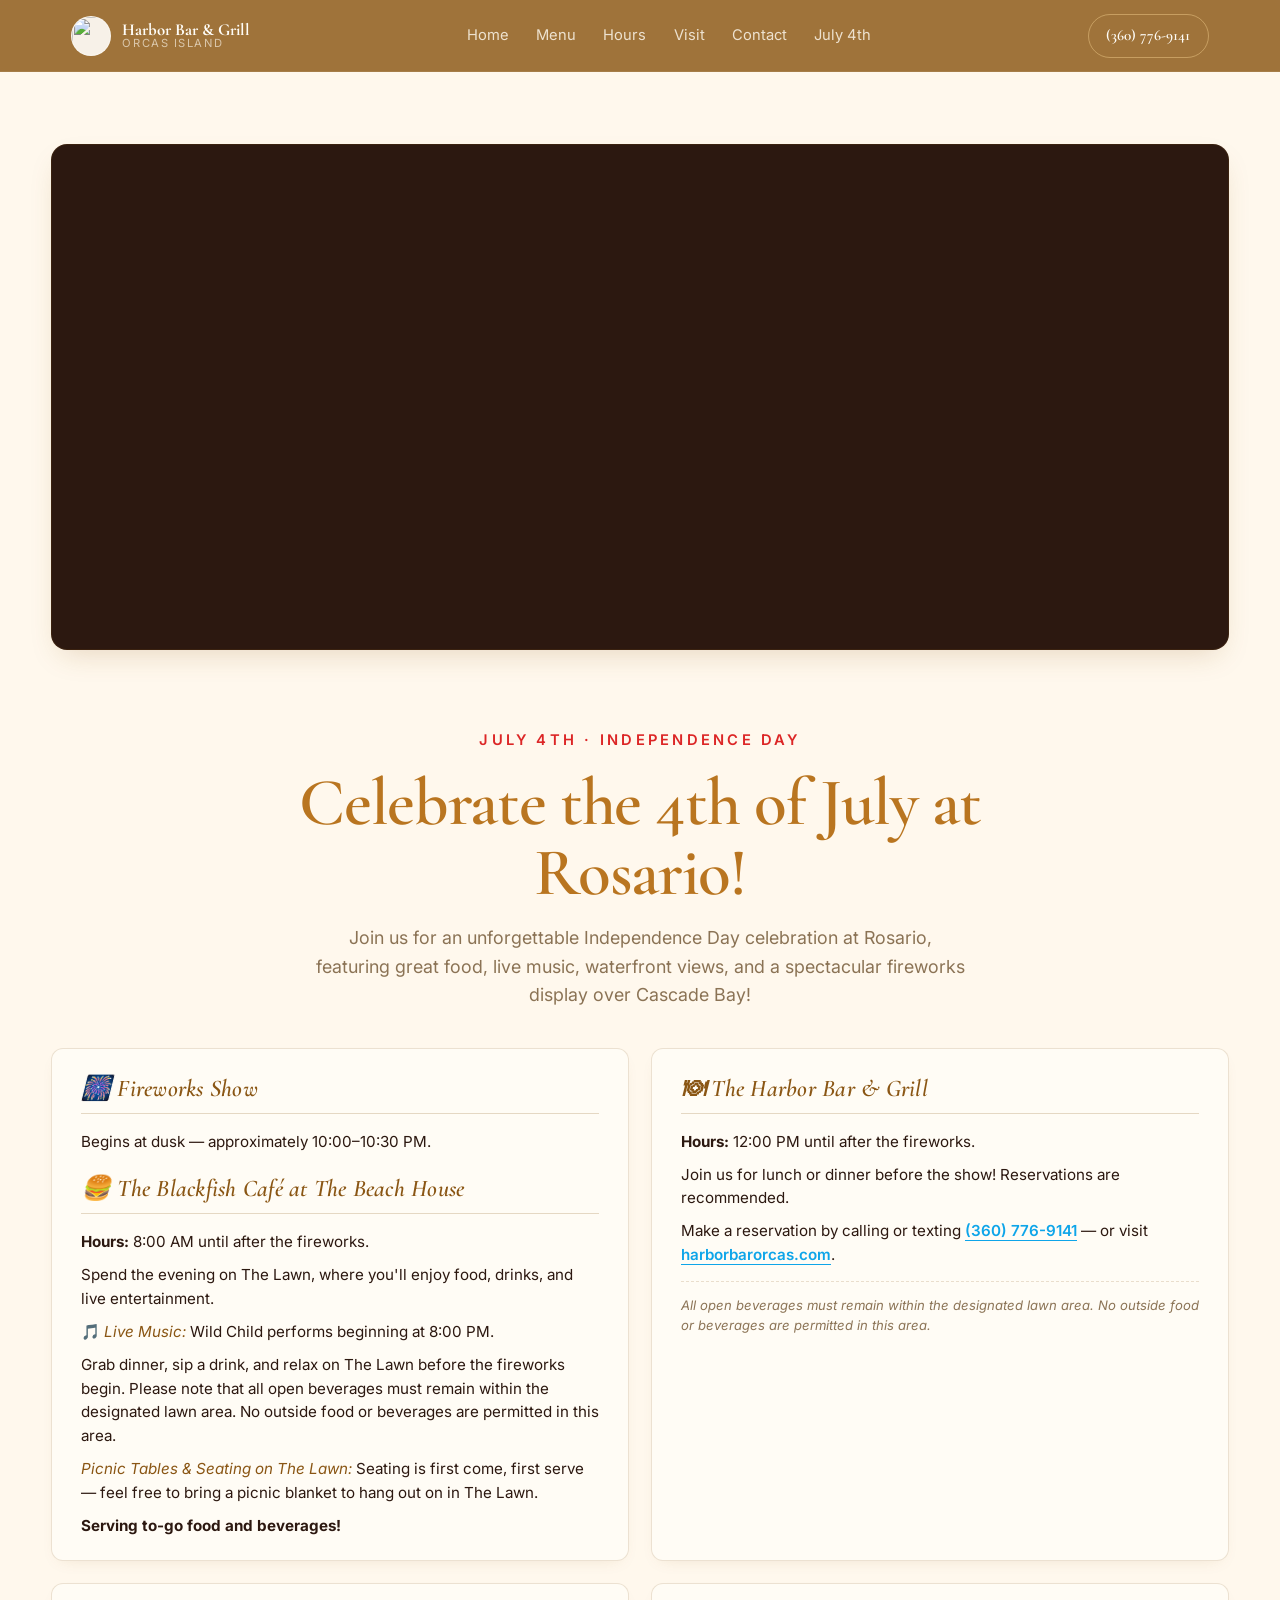
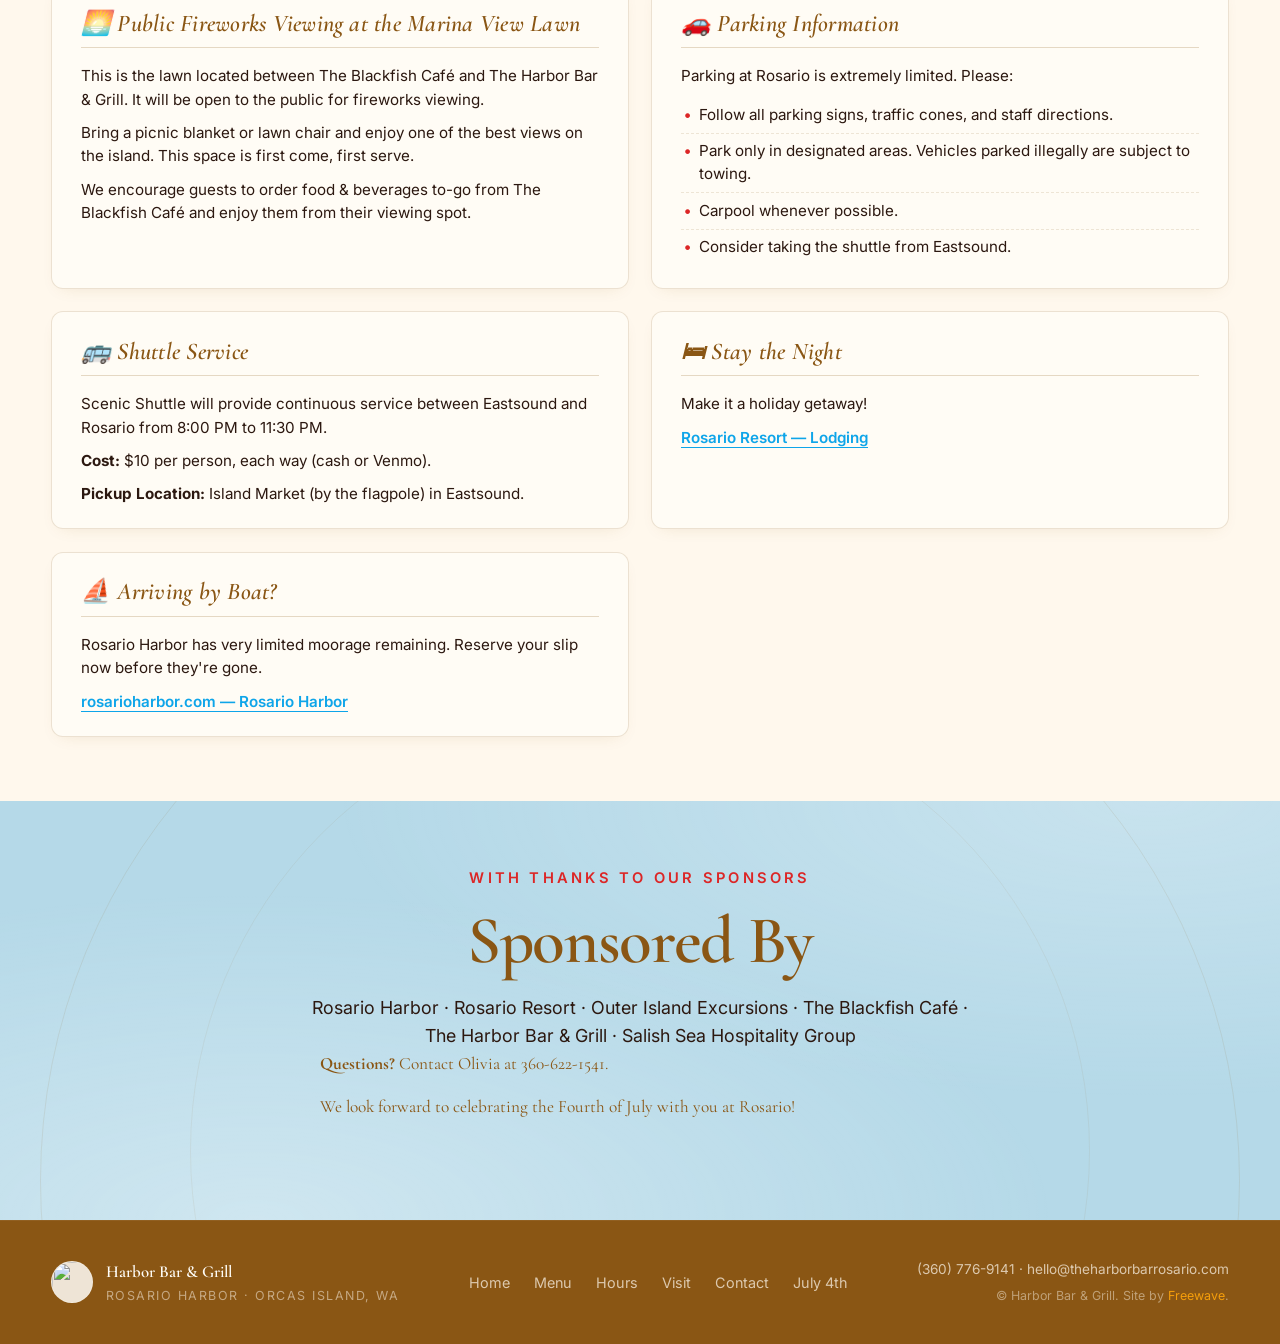
==== commit 173883bd: "Move Fireworks Show heading to top of Blackfish Café box Consolidate the standalone Fireworks Show b" ====
--- a/july-4th.html
+++ b/july-4th.html
@@ -85,9 +85,6 @@
       <article class="travel travel--event">
         <h2 class="travel-heading"><span>🎆 Fireworks Show</span></h2>
         <p>Begins at dusk &mdash; approximately 10:00&ndash;10:30 PM.</p>
-      </article>
-
-      <article class="travel travel--event">
         <h2 class="travel-heading"><span>🍔 The Blackfish Café at The Beach House</span></h2>
         <p><strong>Hours:</strong> 8:00 AM until after the fireworks.</p>
         <p>Spend the evening on The Lawn, where you'll enjoy food, drinks, and live entertainment.</p>
--- a/styles.css
+++ b/styles.css
@@ -1281,7 +1281,7 @@
 .event-banner-image{
   width: 100%;
   aspect-ratio: 21 / 9;
-  background-image: url("https://media.freewave.dev/g0k2g4/images/Image_3.webp");
+  background-image: url("https://media.freewave.dev/g0k2g4/images/July-4th.webp");
   background-size: cover;
   background-position: center;
   background-repeat: no-repeat;
@@ -1304,6 +1304,7 @@
   line-height:1.2;
 }
 .travel--event .travel-heading span::before{ display:none; }
+.travel--event p + .travel-heading{ margin-top:1.4rem; }
 .event-list{
   list-style:none;
   margin:.4rem 0 0;
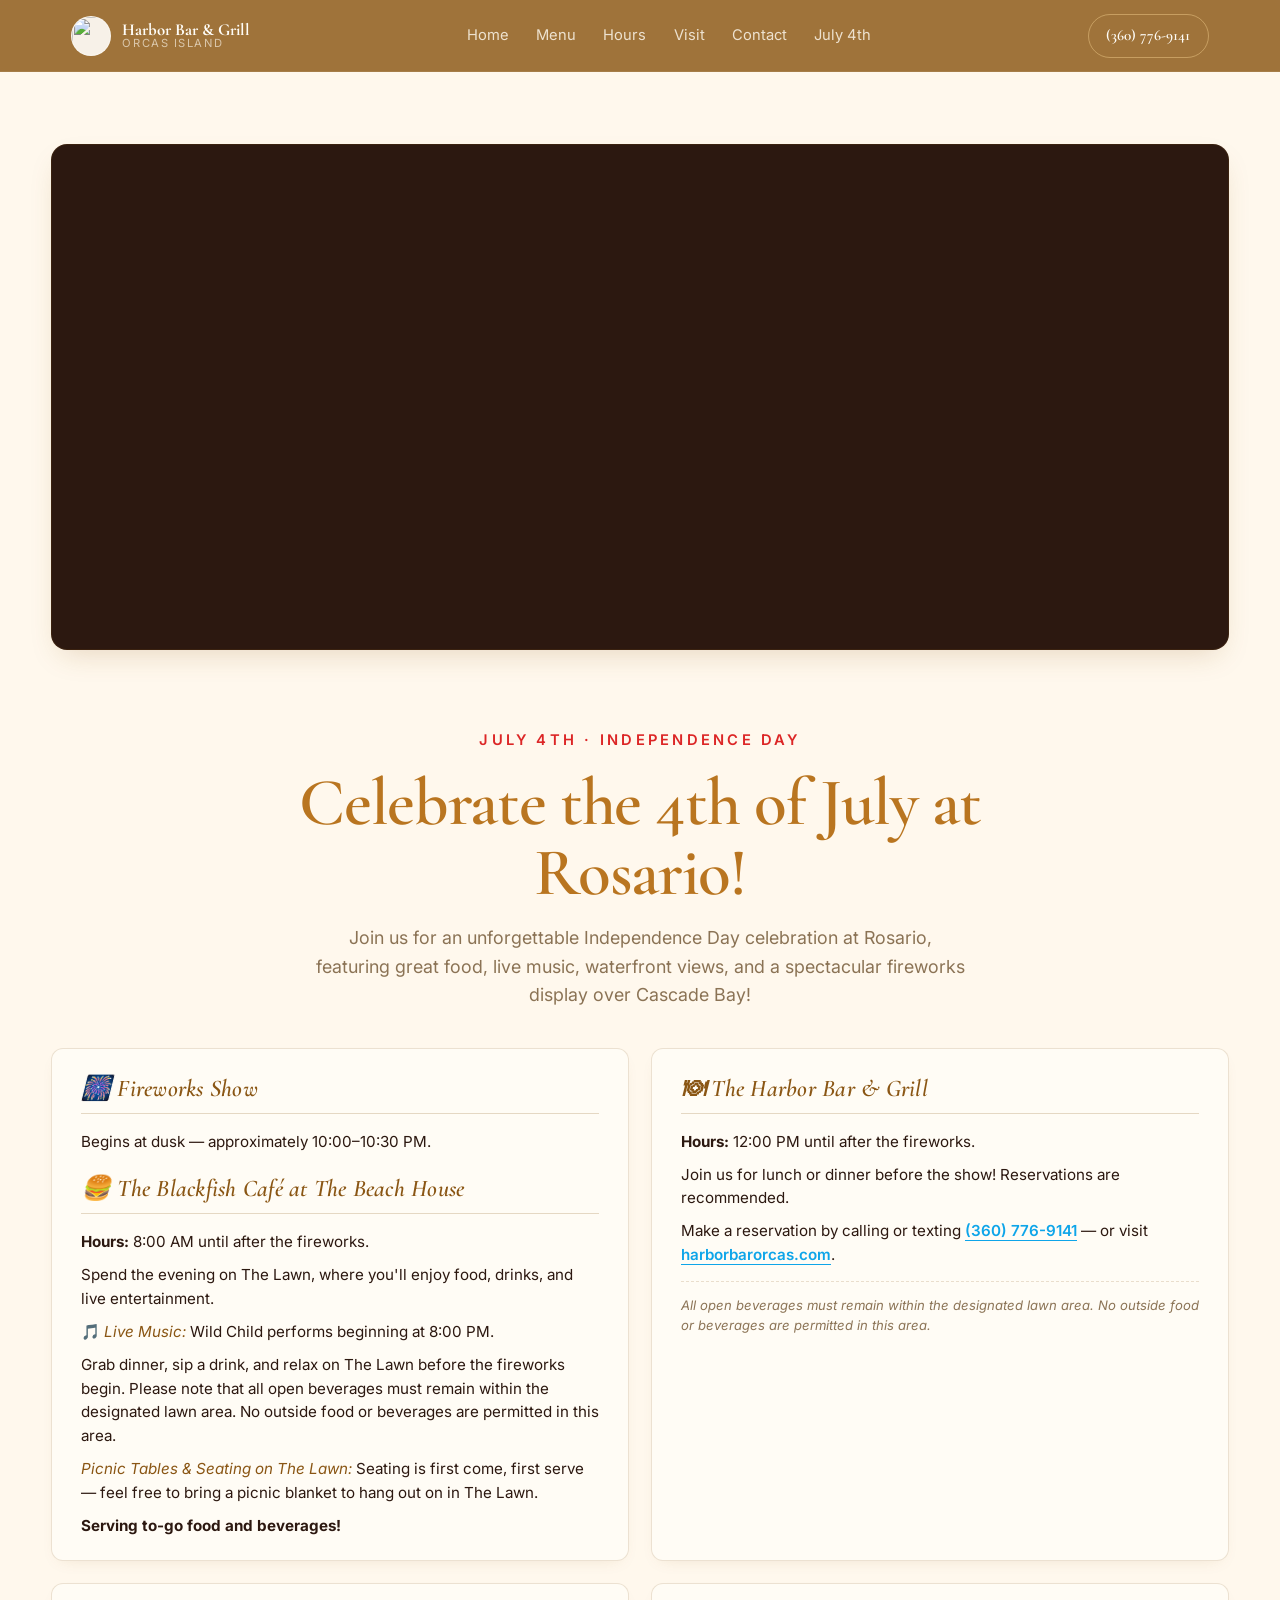
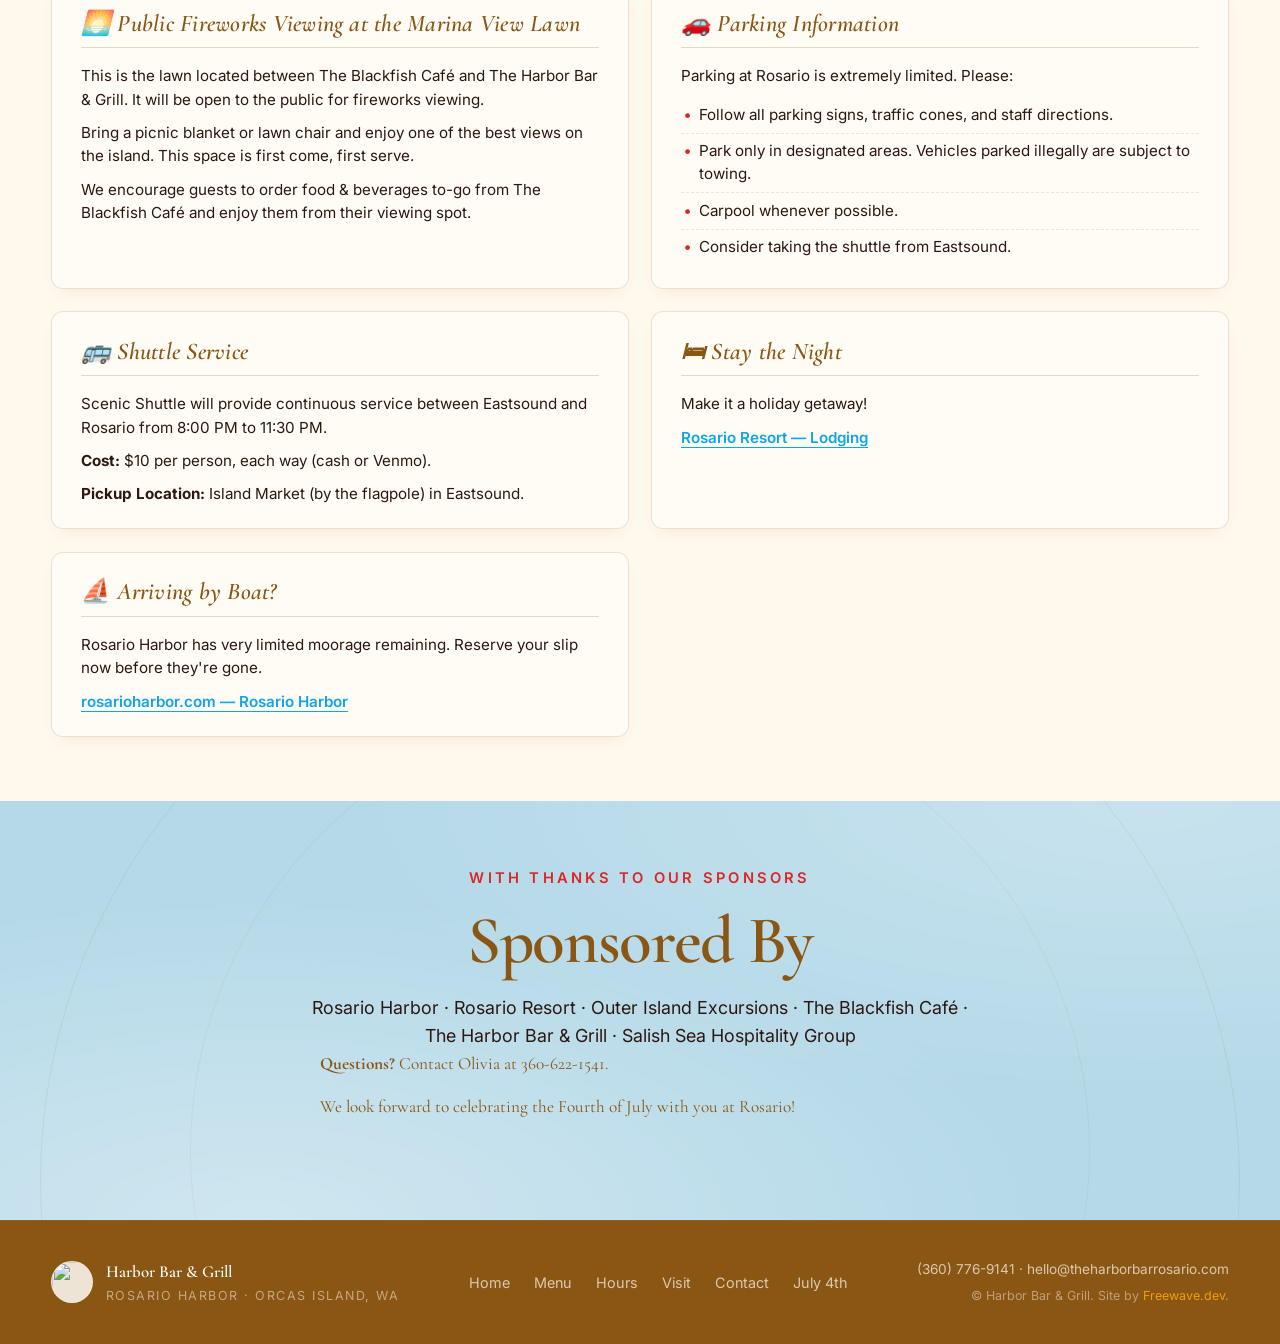
==== commit e3e67491: "Footer: credit Freewave.dev (was Freewave)" ====
--- a/july-4th.html
+++ b/july-4th.html
@@ -179,7 +179,7 @@
     </nav>
     <div class="footer-meta">
       <p>(360) 776-9141 · hello@theharborbarrosario.com</p>
-      <p class="footer-fine">© Harbor Bar &amp; Grill. Site by <a href="https://freewave.dev">Freewave</a>.</p>
+      <p class="footer-fine">© Harbor Bar &amp; Grill. Site by <a href="https://freewave.dev">Freewave.dev</a>.</p>
     </div>
   </div>
 </footer>
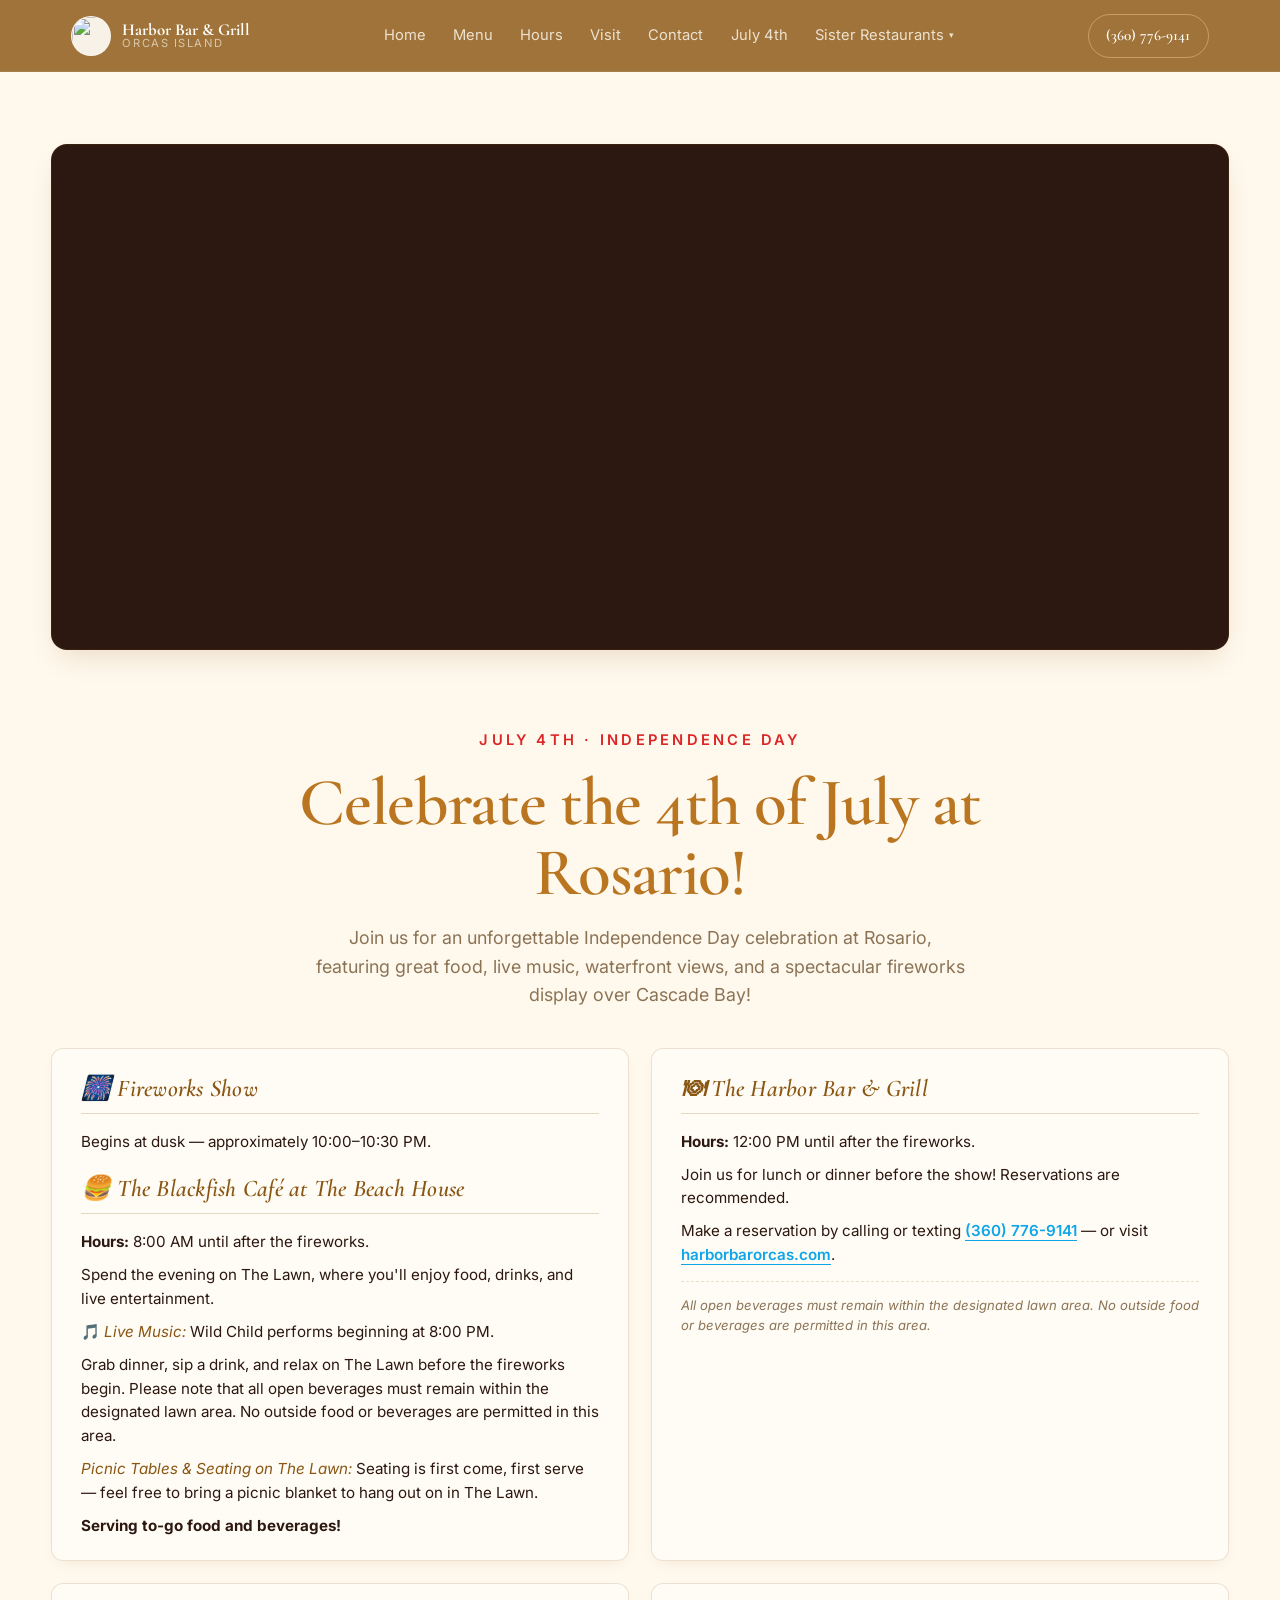
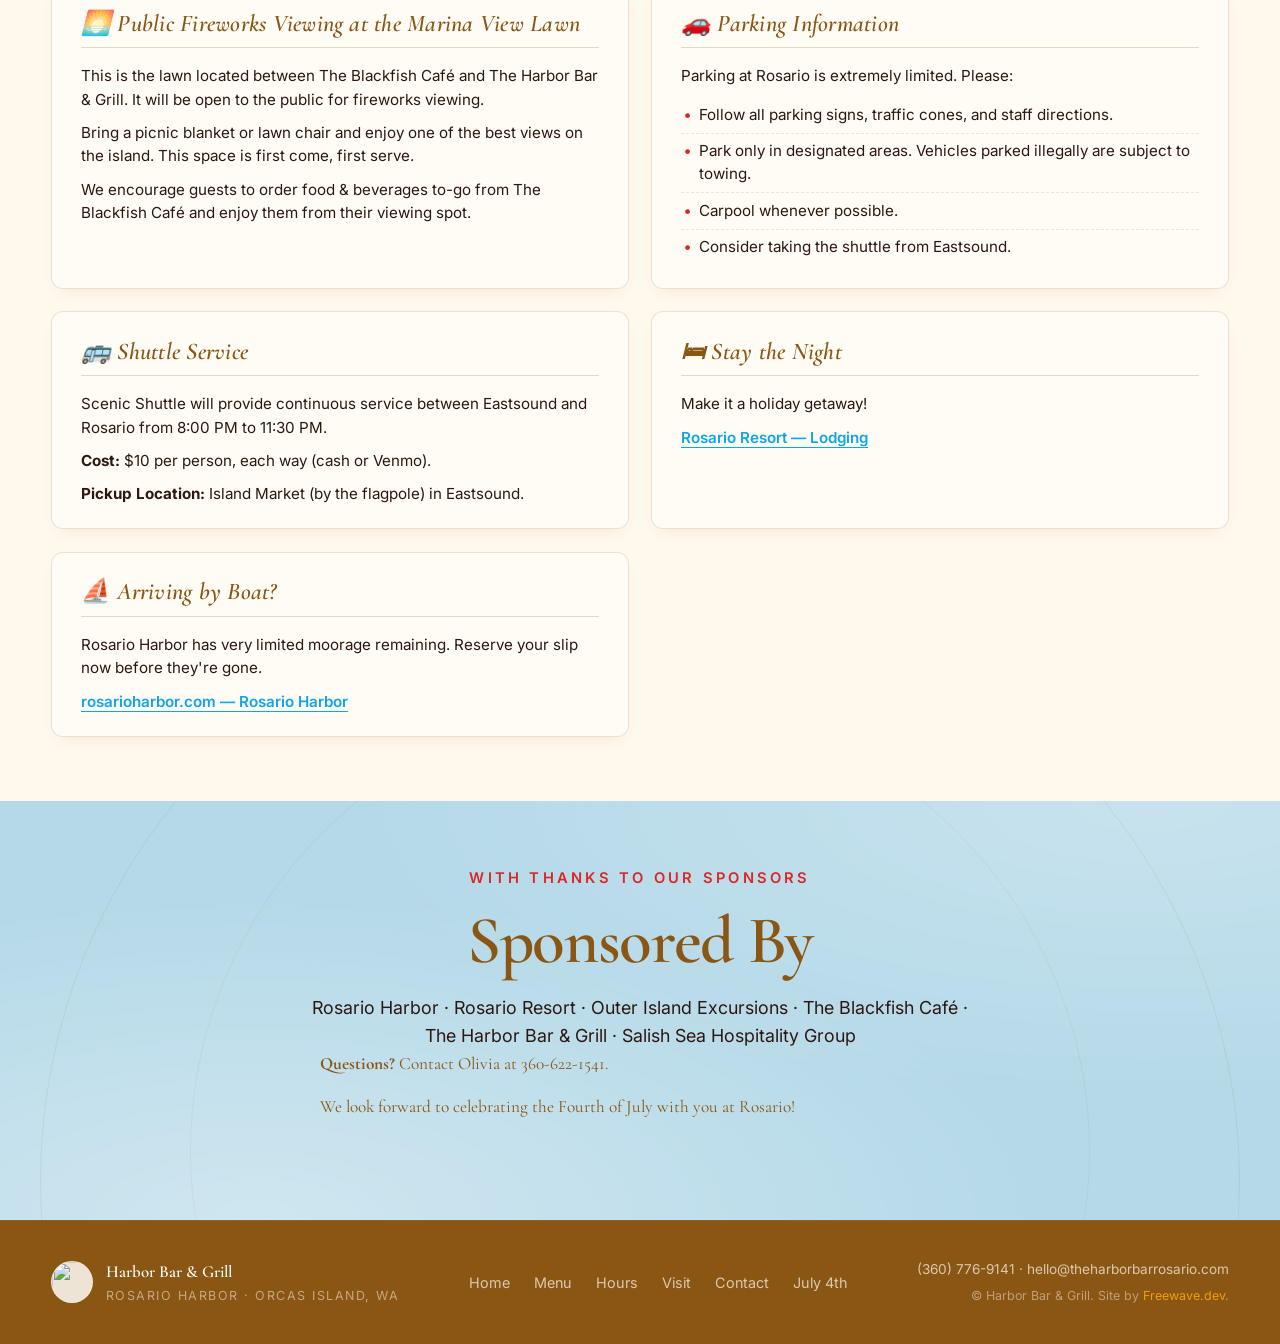
==== commit 8b8e93a1: "Nav: add Sister Restaurants dropdown linking to Blackfish Café and The Lower Tavern Co-Authored-By: " ====
--- a/july-4th.html
+++ b/july-4th.html
@@ -43,6 +43,13 @@
       <a href="index.html#visit">Visit</a>
       <a href="index.html#contact">Contact</a>
       <a href="july-4th.html" aria-current="page">July 4th</a>
+      <div class="nav-dropdown">
+        <span class="nav-dropdown-trigger" tabindex="0">Sister Restaurants <span class="nav-dropdown-caret">&#9662;</span></span>
+        <div class="nav-dropdown-menu">
+          <a href="https://blackfishrosario.com" target="_blank" rel="noopener">Blackfish Café</a>
+          <a href="https://lowertavern.com" target="_blank" rel="noopener">The Lower Tavern</a>
+        </div>
+      </div>
     </nav>
     <a href="tel:+13607769141" class="header-cta">(360) 776-9141</a>
     <a href="#mobile-nav" class="nav-toggle" aria-label="Open menu">
@@ -58,6 +65,9 @@
   <a href="index.html#visit">Visit</a>
   <a href="index.html#contact">Contact</a>
   <a href="july-4th.html" aria-current="page">July 4th</a>
+  <span class="mobile-nav-label">Sister Restaurants</span>
+  <a href="https://blackfishrosario.com" target="_blank" rel="noopener">Blackfish Café</a>
+  <a href="https://lowertavern.com" target="_blank" rel="noopener">The Lower Tavern</a>
   <a href="tel:+13607769141" class="mobile-nav-phone">(360) 776-9141</a>
 </div>
 
--- a/styles.css
+++ b/styles.css
@@ -130,6 +130,58 @@
 }
 .primary-nav a:hover{color:var(--cream)}
 .primary-nav a:hover::after{right:0}
+.nav-dropdown{position:relative; display:inline-flex; align-items:center}
+.nav-dropdown-trigger{
+  display:inline-flex; align-items:center; gap:.35rem;
+  color:rgba(255,250,240,.82);
+  position:relative; padding:.3rem 0;
+  transition:color var(--t-fast);
+}
+.nav-dropdown-trigger::after{
+  content:""; position:absolute; left:0; right:100%; bottom:0;
+  height:1.5px; background:var(--gold-soft);
+  transition:right var(--t-med);
+}
+.nav-dropdown:hover .nav-dropdown-trigger,
+.nav-dropdown:focus-within .nav-dropdown-trigger{color:var(--cream)}
+.nav-dropdown:hover .nav-dropdown-trigger::after,
+.nav-dropdown:focus-within .nav-dropdown-trigger::after{right:0}
+.nav-dropdown-caret{font-size:.6em}
+.nav-dropdown-menu{
+  position:absolute; top:100%; left:50%;
+  transform:translate(-50%,6px);
+  min-width:210px;
+  margin-top:.7rem;
+  padding:.4rem;
+  background:var(--ocean-deep);
+  border:1px solid rgba(231,194,129,.25);
+  border-radius:10px;
+  box-shadow:var(--shadow-md);
+  opacity:0; visibility:hidden;
+  transition:opacity var(--t-fast), transform var(--t-fast), visibility var(--t-fast);
+  z-index:60;
+}
+.nav-dropdown:hover .nav-dropdown-menu,
+.nav-dropdown:focus-within .nav-dropdown-menu{
+  opacity:1; visibility:visible; transform:translate(-50%,0);
+}
+.nav-dropdown-menu a{
+  display:block;
+  padding:.6rem .8rem;
+  border-radius:6px;
+  font-size:.88rem;
+  white-space:nowrap;
+  color:rgba(255,250,240,.85);
+  transition:background var(--t-fast), color var(--t-fast);
+}
+.nav-dropdown-menu a:hover{background:rgba(255,250,240,.08); color:var(--gold-soft)}
+.mobile-nav-label{
+  padding:.85rem .5rem 0;
+  font-size:.68rem;
+  letter-spacing:.18em;
+  text-transform:uppercase;
+  color:rgba(255,250,240,.45);
+}
 .header-cta{
   font-family:'Cormorant Garamond',serif;
   font-weight:600; font-size:.95rem;
@@ -456,6 +508,15 @@
 .menu-header .display{color:var(--cream)}
 .menu-header .lede{margin:1.1rem auto 0; color:var(--ink)}
 .menu-header .eyebrow{color:#DC2626}
+.menu-sample-note{
+  margin:.9rem auto 0;
+  font-family:'Cormorant Garamond',serif;
+  font-style:italic;
+  font-size:.95rem;
+  letter-spacing:.04em;
+  color:var(--ocean-deep);
+  opacity:.85;
+}
 
 .menu-grid{
   max-width:var(--max);
